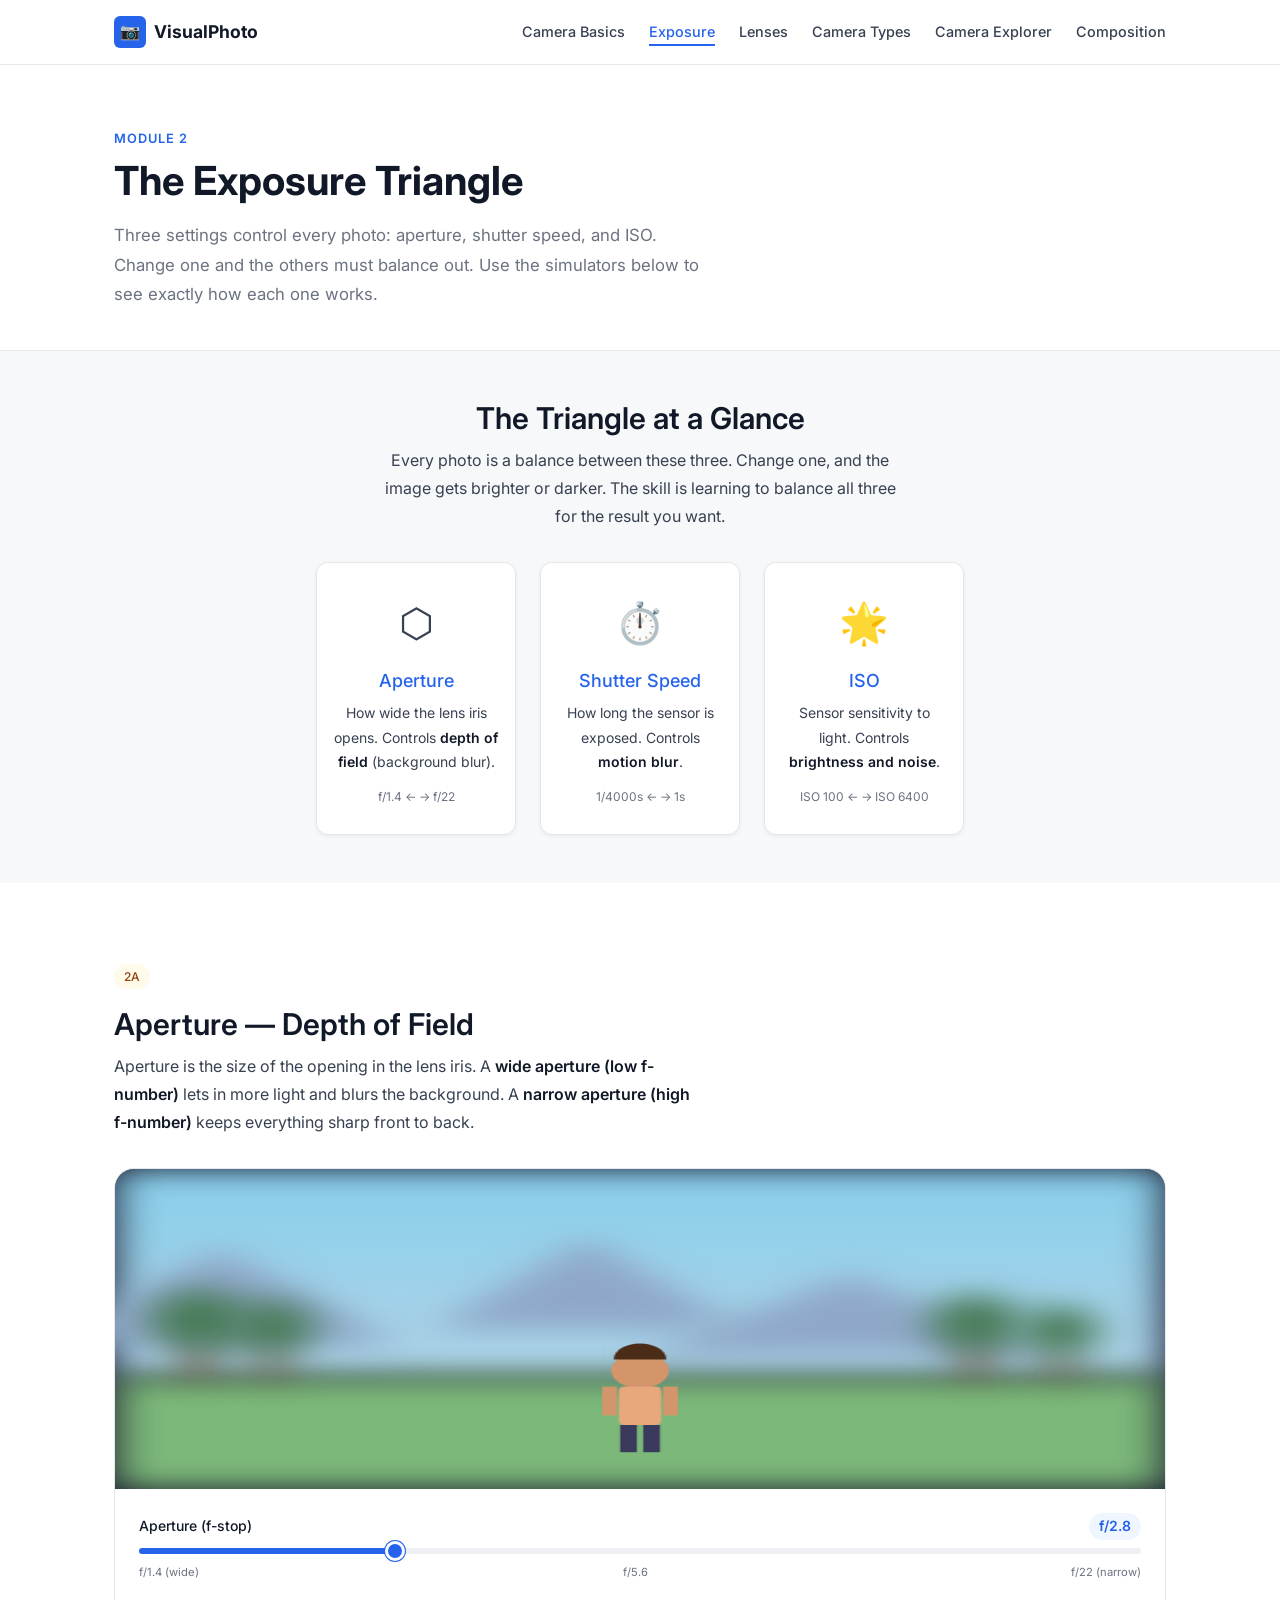
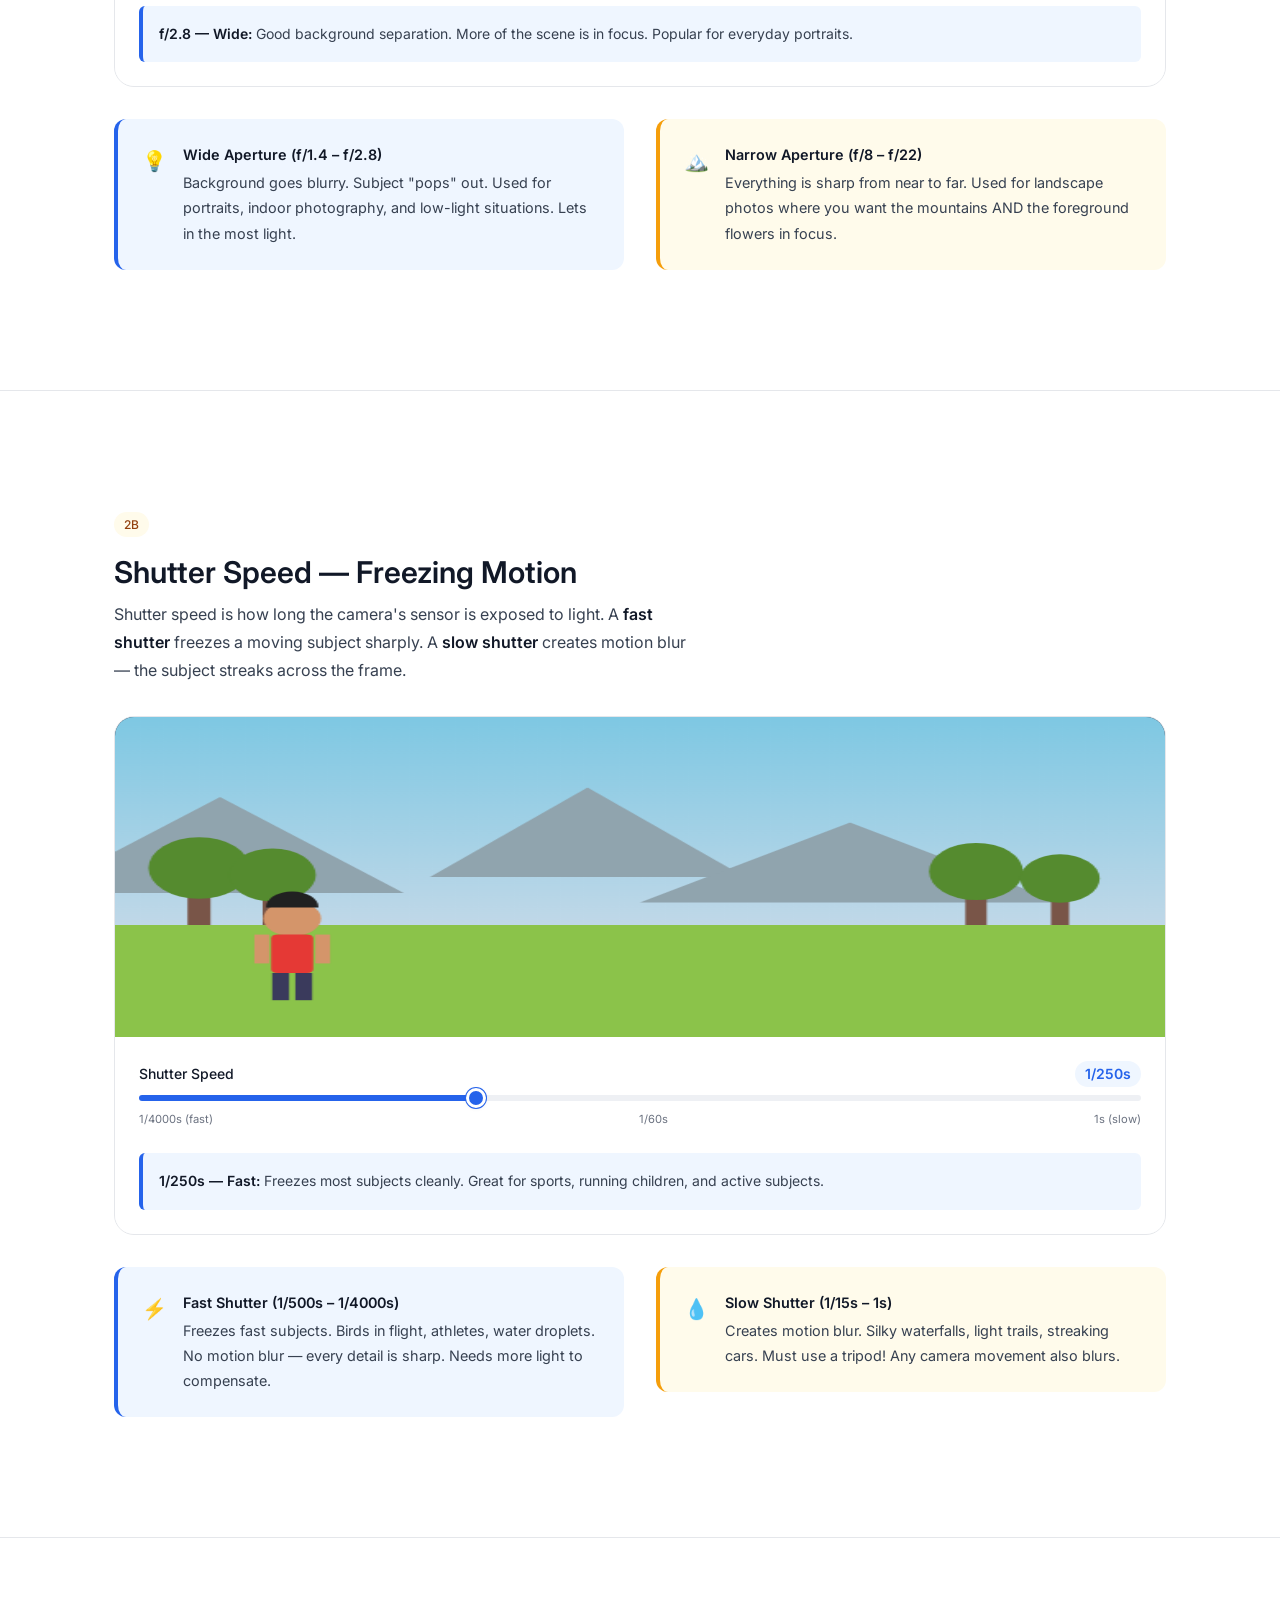
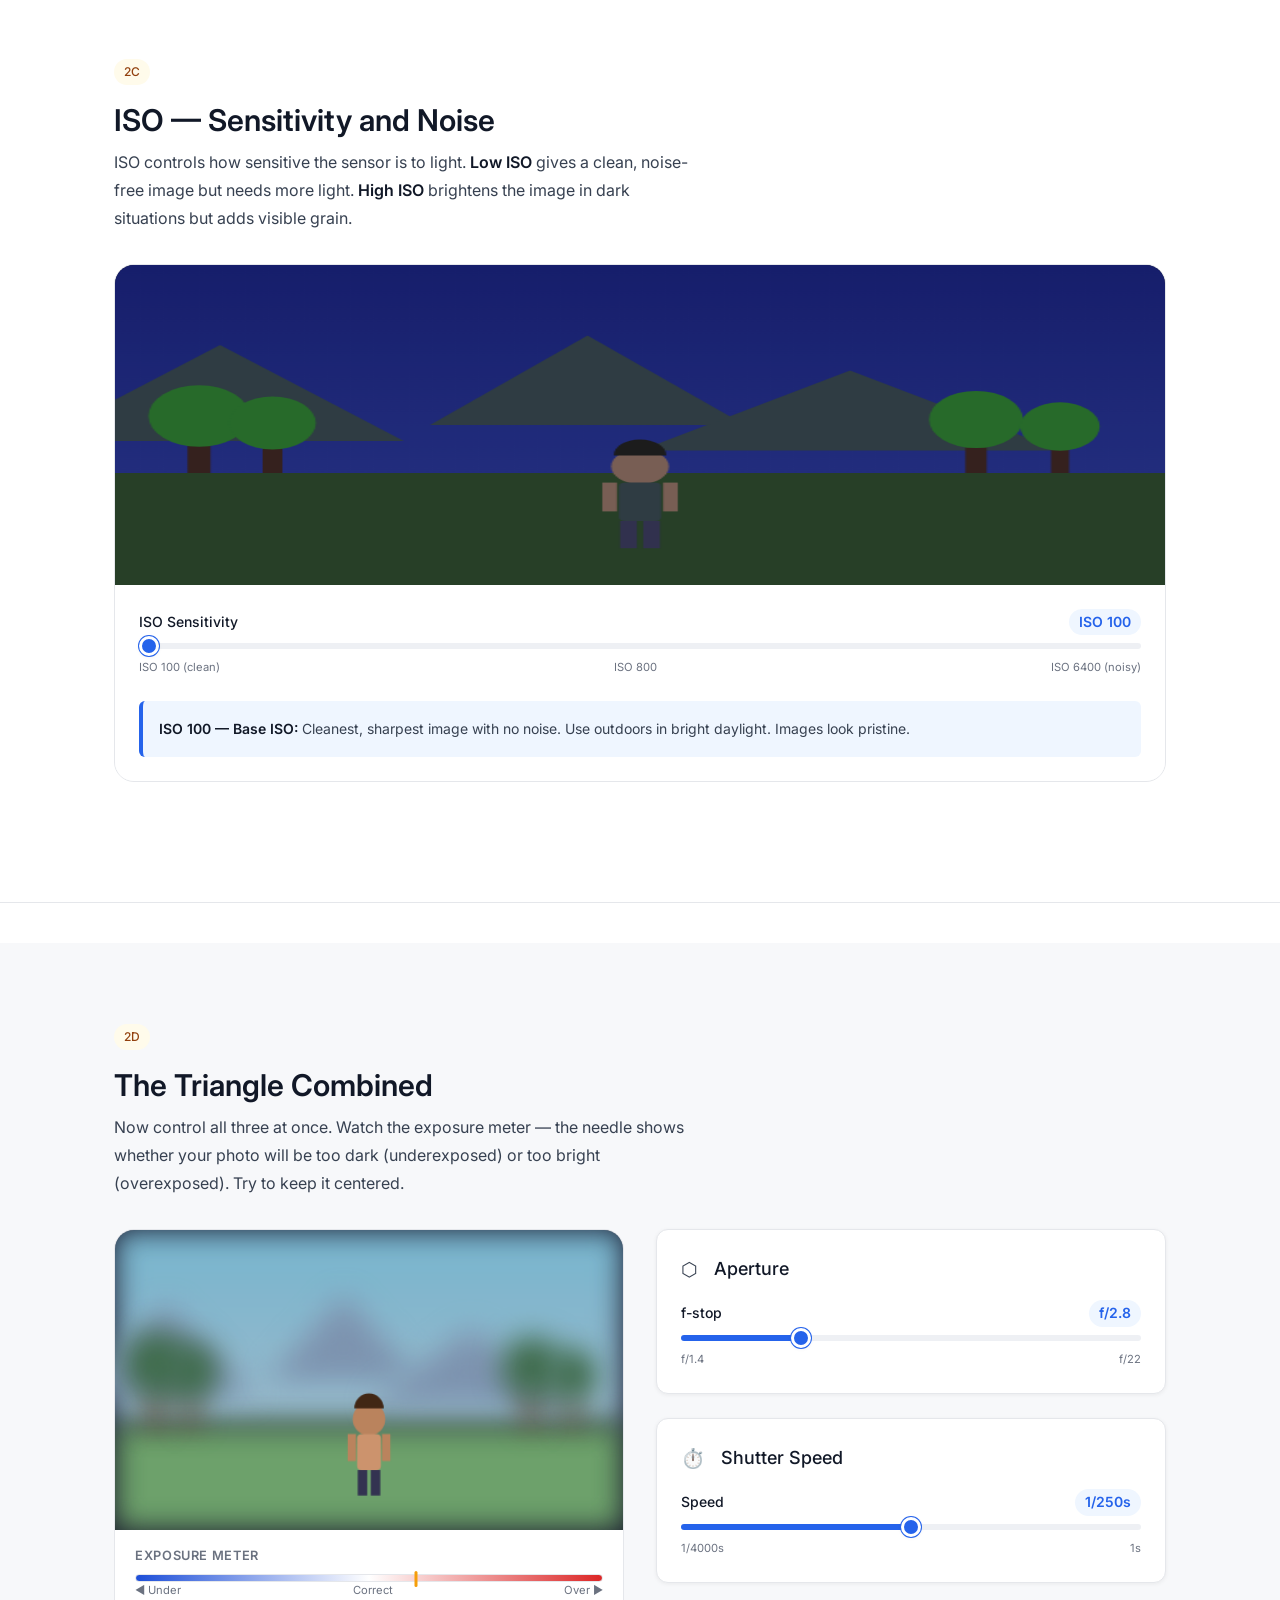
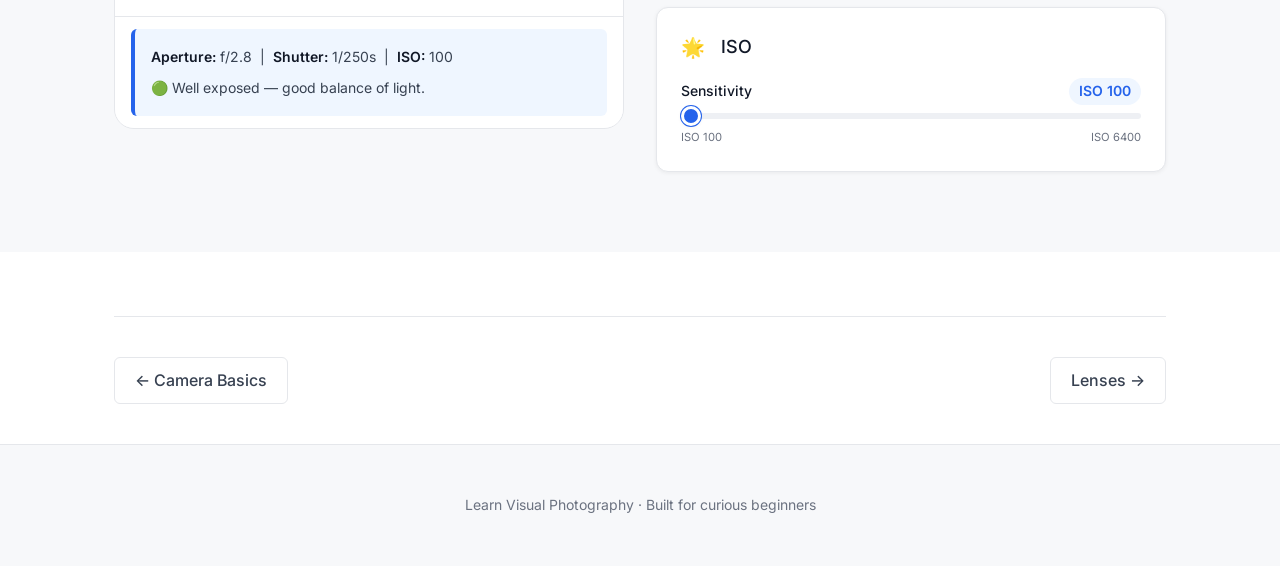
==== pages/module2.html @ 5c5cec61 "feat: add interactive photography learning website - Landing page with animated aperture iris hero a" ====
<!DOCTYPE html>
<html lang="en">
<head>
  <meta charset="UTF-8" />
  <meta name="viewport" content="width=device-width, initial-scale=1.0" />
  <title>Exposure Triangle — Aperture, Shutter Speed, ISO | Learn Visual Photography</title>
  <meta name="description" content="Learn aperture, shutter speed, and ISO through live interactive simulators. See how each setting changes your photo in real time." />

  <link rel="stylesheet" href="../css/main.css" />
  <link rel="stylesheet" href="../css/components.css" />
  <link rel="stylesheet" href="../css/animations.css" />
</head>
<body>

  <!-- ===== NAVIGATION ===== -->
  <nav class="navbar">
    <div class="container navbar-inner">
      <a href="../index.html" class="nav-logo">
        <div class="nav-logo-icon">📷</div>
        VisualPhoto
      </a>
      <ul class="nav-links" id="nav-links">
        <li><a href="module1.html">Camera Basics</a></li>
        <li><a href="module2.html">Exposure</a></li>
        <li><a href="module3.html">Lenses</a></li>
        <li><a href="module4.html">Camera Types</a></li>
        <li><a href="module5.html">Camera Explorer</a></li>
        <li><a href="module6.html">Composition</a></li>
      </ul>
      <button class="nav-hamburger" id="nav-hamburger"><span></span><span></span><span></span></button>
    </div>
  </nav>


  <!-- ===== MODULE HEADER ===== -->
  <div class="module-header">
    <div class="container">
      <div class="module-label">Module 2</div>
      <h1>The Exposure Triangle</h1>
      <p>Three settings control every photo: aperture, shutter speed, and ISO. Change one and the others must balance out. Use the simulators below to see exactly how each one works.</p>
    </div>
  </div>


  <!-- ===== TRIANGLE DIAGRAM ===== -->
  <section class="section-sm section-bg">
    <div class="container text-center">
      <h2 style="margin-bottom:8px;">The Triangle at a Glance</h2>
      <p style="margin-bottom:32px;max-width:520px;margin-left:auto;margin-right:auto;">
        Every photo is a balance between these three. Change one, and the image gets brighter or darker.
        The skill is learning to balance all three for the result you want.
      </p>

      <!-- Triangle visual -->
      <div style="display:flex;justify-content:center;gap:24px;flex-wrap:wrap;">

        <div class="card" style="width:200px;text-align:center;padding:28px 16px;">
          <div style="font-size:2.5rem;margin-bottom:12px;">⬡</div>
          <h4 style="margin-bottom:6px;color:var(--blue);">Aperture</h4>
          <p class="text-sm">How wide the lens iris opens. Controls <strong>depth of field</strong> (background blur).</p>
          <div style="margin-top:12px;font-size:0.75rem;color:var(--text-muted);">f/1.4 ← → f/22</div>
        </div>

        <div class="card" style="width:200px;text-align:center;padding:28px 16px;">
          <div style="font-size:2.5rem;margin-bottom:12px;">⏱️</div>
          <h4 style="margin-bottom:6px;color:var(--blue);">Shutter Speed</h4>
          <p class="text-sm">How long the sensor is exposed. Controls <strong>motion blur</strong>.</p>
          <div style="margin-top:12px;font-size:0.75rem;color:var(--text-muted);">1/4000s ← → 1s</div>
        </div>

        <div class="card" style="width:200px;text-align:center;padding:28px 16px;">
          <div style="font-size:2.5rem;margin-bottom:12px;">🌟</div>
          <h4 style="margin-bottom:6px;color:var(--blue);">ISO</h4>
          <p class="text-sm">Sensor sensitivity to light. Controls <strong>brightness and noise</strong>.</p>
          <div style="margin-top:12px;font-size:0.75rem;color:var(--text-muted);">ISO 100 ← → ISO 6400</div>
        </div>
      </div>
    </div>
  </section>


  <!-- ===== 2A: APERTURE SIMULATOR ===== -->
  <section class="section" id="aperture-section">
    <div class="container">

      <!-- Section heading -->
      <div style="margin-bottom:32px;" class="reveal">
        <span class="badge badge-amber mb-2">2A</span>
        <h2>Aperture — Depth of Field</h2>
        <p style="max-width:580px;margin-top:8px;">
          Aperture is the size of the opening in the lens iris. A <strong>wide aperture (low f-number)</strong>
          lets in more light and blurs the background. A <strong>narrow aperture (high f-number)</strong>
          keeps everything sharp front to back.
        </p>
      </div>

      <!-- Aperture simulator -->
      <div class="simulator reveal">

        <!-- Canvas area -->
        <div class="simulator-canvas-area" style="height:320px;">
          <canvas id="aperture-canvas" width="640" height="320" style="width:100%;height:100%;"></canvas>
        </div>

        <!-- Controls -->
        <div class="simulator-controls">

          <!-- f-stop slider -->
          <div class="slider-group">
            <div class="slider-label-row">
              <span class="slider-label">Aperture (f-stop)</span>
              <span class="slider-value" id="aperture-value">f/2.8</span>
            </div>
            <input
              type="range"
              class="slider"
              id="aperture-slider"
              min="0" max="8" step="1" value="2"
              oninput="onApertureChange(this.value)"
              aria-label="Aperture slider"
            />
            <div class="slider-scale">
              <span>f/1.4 (wide)</span>
              <span>f/5.6</span>
              <span>f/22 (narrow)</span>
            </div>
          </div>

          <!-- Info box -->
          <div class="simulator-info">
            <p id="aperture-info">Move the slider to see how aperture changes the photo.</p>
          </div>
        </div>
      </div>

      <!-- Explainer cards below -->
      <div class="grid-2 mt-4 reveal">
        <div class="callout callout-blue">
          <div class="callout-icon">💡</div>
          <div class="callout-body">
            <strong>Wide Aperture (f/1.4 – f/2.8)</strong>
            <p>Background goes blurry. Subject "pops" out. Used for portraits, indoor photography, and low-light situations. Lets in the most light.</p>
          </div>
        </div>
        <div class="callout callout-amber">
          <div class="callout-icon">🏔️</div>
          <div class="callout-body">
            <strong>Narrow Aperture (f/8 – f/22)</strong>
            <p>Everything is sharp from near to far. Used for landscape photos where you want the mountains AND the foreground flowers in focus.</p>
          </div>
        </div>
      </div>

    </div>
  </section>

  <hr class="divider" />


  <!-- ===== 2B: SHUTTER SPEED SIMULATOR ===== -->
  <section class="section" id="shutter-section">
    <div class="container">

      <div style="margin-bottom:32px;" class="reveal">
        <span class="badge badge-amber mb-2">2B</span>
        <h2>Shutter Speed — Freezing Motion</h2>
        <p style="max-width:580px;margin-top:8px;">
          Shutter speed is how long the camera's sensor is exposed to light.
          A <strong>fast shutter</strong> freezes a moving subject sharply.
          A <strong>slow shutter</strong> creates motion blur — the subject streaks across the frame.
        </p>
      </div>

      <div class="simulator reveal">
        <div class="simulator-canvas-area" style="height:320px;">
          <canvas id="shutter-canvas" width="640" height="320" style="width:100%;height:100%;"></canvas>
        </div>

        <div class="simulator-controls">
          <div class="slider-group">
            <div class="slider-label-row">
              <span class="slider-label">Shutter Speed</span>
              <span class="slider-value" id="shutter-value">1/250s</span>
            </div>
            <input
              type="range"
              class="slider"
              id="shutter-slider"
              min="0" max="12" step="1" value="4"
              oninput="onShutterChange(this.value)"
              aria-label="Shutter speed slider"
            />
            <div class="slider-scale">
              <span>1/4000s (fast)</span>
              <span>1/60s</span>
              <span>1s (slow)</span>
            </div>
          </div>

          <div class="simulator-info">
            <p id="shutter-info">Move the slider to see how shutter speed affects a moving subject.</p>
          </div>
        </div>
      </div>

      <div class="grid-2 mt-4 reveal">
        <div class="callout callout-blue">
          <div class="callout-icon">⚡</div>
          <div class="callout-body">
            <strong>Fast Shutter (1/500s – 1/4000s)</strong>
            <p>Freezes fast subjects. Birds in flight, athletes, water droplets. No motion blur — every detail is sharp. Needs more light to compensate.</p>
          </div>
        </div>
        <div class="callout callout-amber">
          <div class="callout-icon">💧</div>
          <div class="callout-body">
            <strong>Slow Shutter (1/15s – 1s)</strong>
            <p>Creates motion blur. Silky waterfalls, light trails, streaking cars. Must use a tripod! Any camera movement also blurs.</p>
          </div>
        </div>
      </div>

    </div>
  </section>

  <hr class="divider" />


  <!-- ===== 2C: ISO SIMULATOR ===== -->
  <section class="section" id="iso-section">
    <div class="container">

      <div style="margin-bottom:32px;" class="reveal">
        <span class="badge badge-amber mb-2">2C</span>
        <h2>ISO — Sensitivity and Noise</h2>
        <p style="max-width:580px;margin-top:8px;">
          ISO controls how sensitive the sensor is to light.
          <strong>Low ISO</strong> gives a clean, noise-free image but needs more light.
          <strong>High ISO</strong> brightens the image in dark situations but adds visible grain.
        </p>
      </div>

      <div class="simulator reveal">
        <div class="simulator-canvas-area" style="height:320px;">
          <canvas id="iso-canvas" width="640" height="320" style="width:100%;height:100%;"></canvas>
        </div>

        <div class="simulator-controls">
          <div class="slider-group">
            <div class="slider-label-row">
              <span class="slider-label">ISO Sensitivity</span>
              <span class="slider-value" id="iso-value">ISO 100</span>
            </div>
            <input
              type="range"
              class="slider"
              id="iso-slider"
              min="0" max="6" step="1" value="0"
              oninput="onISOChange(this.value)"
              aria-label="ISO slider"
            />
            <div class="slider-scale">
              <span>ISO 100 (clean)</span>
              <span>ISO 800</span>
              <span>ISO 6400 (noisy)</span>
            </div>
          </div>

          <div class="simulator-info">
            <p id="iso-info">Move the slider to see how ISO affects brightness and grain.</p>
          </div>
        </div>
      </div>

    </div>
  </section>

  <hr class="divider" />


  <!-- ===== 2D: COMBINED EXPOSURE TRIANGLE ===== -->
  <section class="section section-bg" id="exposure-section">
    <div class="container">

      <div style="margin-bottom:32px;" class="reveal">
        <span class="badge badge-amber mb-2">2D</span>
        <h2>The Triangle Combined</h2>
        <p style="max-width:580px;margin-top:8px;">
          Now control all three at once. Watch the exposure meter — the needle shows whether your photo will be
          too dark (underexposed) or too bright (overexposed). Try to keep it centered.
        </p>
      </div>

      <div class="grid-2 reveal" style="gap:32px;">

        <!-- Left: Combined simulator canvas -->
        <div class="simulator">
          <div class="simulator-canvas-area" style="height:280px;">
            <canvas id="exposure-canvas" width="480" height="280" style="width:100%;height:100%;"></canvas>
          </div>

          <!-- Exposure meter -->
          <div style="padding:16px 20px;background:var(--bg-page);border-bottom:1px solid var(--border);">
            <div style="font-size:0.8rem;font-weight:600;color:var(--text-muted);margin-bottom:8px;text-transform:uppercase;letter-spacing:0.05em;">Exposure Meter</div>
            <div class="meter-track">
              <div class="meter-needle" id="exposure-meter-needle"></div>
            </div>
            <div class="meter-labels">
              <span>◀ Under</span>
              <span>Correct</span>
              <span>Over ▶</span>
            </div>
          </div>

          <div class="simulator-controls" style="padding:12px 16px;">
            <div class="simulator-info" style="margin:0;">
              <p id="exposure-info">Adjust all three sliders to find the correct exposure.</p>
            </div>
          </div>
        </div>

        <!-- Right: Three sliders -->
        <div class="stack">

          <!-- Aperture slider -->
          <div class="card">
            <div class="row mb-2">
              <span style="font-size:1.2rem;">⬡</span>
              <h4>Aperture</h4>
            </div>
            <div class="slider-group">
              <div class="slider-label-row">
                <span class="slider-label text-sm">f-stop</span>
                <span class="slider-value" id="exp-aperture-value">f/2.8</span>
              </div>
              <input type="range" class="slider" id="exp-aperture-slider"
                min="0" max="8" step="1" value="2"
                oninput="onExpApertureChange(this.value)"
                aria-label="Combined aperture slider" />
              <div class="slider-scale">
                <span>f/1.4</span><span>f/22</span>
              </div>
            </div>
          </div>

          <!-- Shutter speed slider -->
          <div class="card">
            <div class="row mb-2">
              <span style="font-size:1.2rem;">⏱️</span>
              <h4>Shutter Speed</h4>
            </div>
            <div class="slider-group">
              <div class="slider-label-row">
                <span class="slider-label text-sm">Speed</span>
                <span class="slider-value" id="exp-shutter-value">1/250s</span>
              </div>
              <input type="range" class="slider" id="exp-shutter-slider"
                min="0" max="8" step="1" value="4"
                oninput="onExpShutterChange(this.value)"
                aria-label="Combined shutter slider" />
              <div class="slider-scale">
                <span>1/4000s</span><span>1s</span>
              </div>
            </div>
          </div>

          <!-- ISO slider -->
          <div class="card">
            <div class="row mb-2">
              <span style="font-size:1.2rem;">🌟</span>
              <h4>ISO</h4>
            </div>
            <div class="slider-group">
              <div class="slider-label-row">
                <span class="slider-label text-sm">Sensitivity</span>
                <span class="slider-value" id="exp-iso-value">ISO 100</span>
              </div>
              <input type="range" class="slider" id="exp-iso-slider"
                min="0" max="6" step="1" value="0"
                oninput="onExpISOChange(this.value)"
                aria-label="Combined ISO slider" />
              <div class="slider-scale">
                <span>ISO 100</span><span>ISO 6400</span>
              </div>
            </div>
          </div>

        </div>
      </div>
    </div>
  </section>


  <!-- ===== MODULE NAVIGATION ===== -->
  <div class="container">
    <div class="module-nav">
      <a href="module1.html">← Camera Basics</a>
      <a href="module3.html">Lenses →</a>
    </div>
  </div>

  <!-- ===== FOOTER ===== -->
  <footer class="footer">
    <div class="container">
      <p>Learn Visual Photography · Built for curious beginners</p>
    </div>
  </footer>


  <!-- ===== SCRIPTS ===== -->
  <script src="../js/main.js"></script>
  <script src="../js/simulators/scene-renderer.js"></script>
  <script src="../js/simulators/exposure-simulator.js"></script>
  <script>
    // ---- Initialize all three simulators on page load ----
    let apertureSimulator, shutterSimulator, isoSimulator, exposureSimulator;

    document.addEventListener('DOMContentLoaded', () => {
      apertureSimulator = new ApertureSimulator('aperture-canvas', 'aperture-info', 'aperture-value', 'portrait');
      shutterSimulator  = new ShutterSimulator('shutter-canvas', 'shutter-info', 'shutter-value', 'sports');
      isoSimulator      = new ISOSimulator('iso-canvas', 'iso-info', 'iso-value', 'lowlight');
      exposureSimulator = new ExposureTriangleSimulator('exposure-canvas', 'exposure-info', 'exposure-meter-needle', 'portrait');
    });

    // ---- Slider event handlers ----
    function onApertureChange(val) {
      apertureSimulator.render(parseInt(val));
    }

    function onShutterChange(val) {
      shutterSimulator.render(parseInt(val));
    }

    function onISOChange(val) {
      isoSimulator.render(parseInt(val));
    }

    // Combined triangle sliders
    const apertureLabels = ['f/1.4','f/2','f/2.8','f/4','f/5.6','f/8','f/11','f/16','f/22'];
    const shutterLabels  = ['1/4000s','1/2000s','1/1000s','1/500s','1/250s','1/125s','1/60s','1/30s','1s'];
    const isoLabels      = ['ISO 100','ISO 200','ISO 400','ISO 800','ISO 1600','ISO 3200','ISO 6400'];

    function onExpApertureChange(val) {
      document.getElementById('exp-aperture-value').textContent = apertureLabels[val];
      exposureSimulator.setAperture(parseInt(val));
    }

    function onExpShutterChange(val) {
      document.getElementById('exp-shutter-value').textContent = shutterLabels[val];
      exposureSimulator.setShutter(parseInt(val));
    }

    function onExpISOChange(val) {
      document.getElementById('exp-iso-value').textContent = isoLabels[val];
      exposureSimulator.setISO(parseInt(val));
    }
  </script>

</body>
</html>
---- css/main.css ----
/* ================================================
   LEARN VISUAL PHOTOGRAPHY
   main.css � Design Tokens, Reset, Typography, Layout
   ================================================ */

/* Load Inter font from Google Fonts */
@import url('https://fonts.googleapis.com/css2?family=Inter:ital,wght@0,300;0,400;0,500;0,600;0,700;1,400&display=swap');

/* ================================================
   DESIGN TOKENS
   Edit these values to restyle the whole site.
   ================================================ */
:root {
  /* Backgrounds */
  --bg-page:  #ffffff;
  --bg-soft:  #f7f8fa;
  --bg-muted: #eef0f4;

  /* Brand Colors */
  --blue:        #2563eb;
  --blue-dark:   #1d4ed8;
  --blue-light:  #eff6ff;
  --amber:       #f59e0b;
  --amber-light: #fffbeb;
  --green:       #16a34a;
  --red:         #dc2626;

  /* Text */
  --text-heading: #111827;
  --text-body:    #374151;
  --text-muted:   #6b7280;

  /* Border */
  --border:       #e5e7eb;
  --border-focus: #2563eb;

  /* Spacing Scale � base unit is 8px */
  --sp-1:  8px;
  --sp-2:  16px;
  --sp-3:  24px;
  --sp-4:  32px;
  --sp-5:  40px;
  --sp-6:  48px;
  --sp-8:  64px;
  --sp-10: 80px;
  --sp-12: 96px;

  /* Border Radius */
  --radius-sm:   6px;
  --radius-md:   12px;
  --radius-lg:   20px;
  --radius-full: 9999px;

  /* Shadows */
  --shadow-sm:    0 1px 4px rgba(0,0,0,0.06);
  --shadow-md:    0 4px 16px rgba(0,0,0,0.08);
  --shadow-lg:    0 8px 32px rgba(0,0,0,0.10);
  --shadow-blue:  0 6px 24px rgba(37,99,235,0.18);

  /* Transitions */
  --ease:      0.2s ease;
  --ease-slow: 0.35s ease;
}


/* ================================================
   RESET
   ================================================ */
*, *::before, *::after {
  box-sizing: border-box;
  margin: 0;
  padding: 0;
}

html {
  scroll-behavior: smooth;
}

body {
  font-family: 'Inter', sans-serif;
  background-color: var(--bg-page);
  color: var(--text-body);
  line-height: 1.6;
  -webkit-font-smoothing: antialiased;
}

img, canvas, svg { display: block; max-width: 100%; }
button { font-family: inherit; cursor: pointer; border: none; background: none; }
ul, ol { list-style: none; }
input, select, textarea { font-family: inherit; }


/* ================================================
   TYPOGRAPHY
   ================================================ */
h1 { font-size: 2.5rem;   font-weight: 700; line-height: 1.2; color: var(--text-heading); }
h2 { font-size: 1.875rem; font-weight: 600; line-height: 1.3; color: var(--text-heading); }
h3 { font-size: 1.375rem; font-weight: 600; line-height: 1.4; color: var(--text-heading); }
h4 { font-size: 1.125rem; font-weight: 500; color: var(--text-heading); }

p  { color: var(--text-body); line-height: 1.75; }

a { color: var(--blue); text-decoration: none; transition: color var(--ease); }
a:hover { color: var(--blue-dark); }
strong { font-weight: 600; color: var(--text-heading); }

/* Utility classes */
.text-sm     { font-size: 0.875rem; }
.text-xs     { font-size: 0.75rem; }
.text-muted  { color: var(--text-muted); }
.text-blue   { color: var(--blue); }
.text-amber  { color: var(--amber); }
.text-center { text-align: center; }
.text-bold   { font-weight: 600; }


/* ================================================
   LAYOUT
   ================================================ */

/* Main page wrapper � centered with padding */
.container {
  max-width: 1100px;
  margin: 0 auto;
  padding: 0 var(--sp-3);
}

/* Narrower container for reading text */
.container-sm {
  max-width: 740px;
  margin: 0 auto;
  padding: 0 var(--sp-3);
}

/* Page sections */
.section      { padding: var(--sp-10) 0; }
.section-sm   { padding: var(--sp-6)  0; }
.section-bg   { background-color: var(--bg-soft); }

/* Responsive grids */
.grid-2 { display: grid; grid-template-columns: 1fr 1fr;           gap: var(--sp-4); align-items: start; }
.grid-3 { display: grid; grid-template-columns: repeat(3, 1fr);    gap: var(--sp-3); }
.grid-4 { display: grid; grid-template-columns: repeat(4, 1fr);    gap: var(--sp-3); }

/* Flex helpers */
.row         { display: flex; align-items: center; gap: var(--sp-2); }
.row-between { display: flex; align-items: center; justify-content: space-between; gap: var(--sp-2); }
.stack       { display: flex; flex-direction: column; gap: var(--sp-3); }

/* Spacing utilities */
.mt-1 { margin-top: var(--sp-1); }
.mt-2 { margin-top: var(--sp-2); }
.mt-3 { margin-top: var(--sp-3); }
.mt-4 { margin-top: var(--sp-4); }
.mt-6 { margin-top: var(--sp-6); }
.mb-1 { margin-bottom: var(--sp-1); }
.mb-2 { margin-bottom: var(--sp-2); }
.mb-3 { margin-bottom: var(--sp-3); }
.mb-4 { margin-bottom: var(--sp-4); }


/* ================================================
   RESPONSIVE BREAKPOINTS
   ================================================ */
@media (max-width: 900px) {
  h1 { font-size: 2rem; }
  h2 { font-size: 1.5rem; }
  .grid-3 { grid-template-columns: 1fr 1fr; }
  .grid-4 { grid-template-columns: 1fr 1fr; }
}

@media (max-width: 640px) {
  h1 { font-size: 1.75rem; }
  .grid-2, .grid-3, .grid-4 { grid-template-columns: 1fr; }
  .container, .container-sm { padding: 0 var(--sp-2); }
  .section { padding: var(--sp-6) 0; }
}
---- css/components.css ----
/* ================================================
   LEARN VISUAL PHOTOGRAPHY
   components.css — Reusable UI Components
   ================================================ */


/* ================================================
   NAV BAR
   ================================================ */
.navbar {
  position: sticky;
  top: 0;
  z-index: 100;
  background-color: rgba(255, 255, 255, 0.95);
  backdrop-filter: blur(8px);
  border-bottom: 1px solid var(--border);
  padding: var(--sp-2) 0;
}

.navbar-inner {
  display: flex;
  align-items: center;
  justify-content: space-between;
  gap: var(--sp-3);
}

/* Site logo in the nav */
.nav-logo {
  display: flex;
  align-items: center;
  gap: var(--sp-1);
  font-weight: 700;
  font-size: 1.1rem;
  color: var(--text-heading);
  text-decoration: none;
}

.nav-logo-icon {
  width: 32px;
  height: 32px;
  background-color: var(--blue);
  border-radius: var(--radius-sm);
  display: flex;
  align-items: center;
  justify-content: center;
  color: #fff;
  font-size: 1rem;
}

/* Nav links */
.nav-links {
  display: flex;
  align-items: center;
  gap: var(--sp-3);
  list-style: none;
}

.nav-links a {
  font-size: 0.9rem;
  font-weight: 500;
  color: var(--text-body);
  transition: color var(--ease);
  padding: 4px 0;
  border-bottom: 2px solid transparent;
}

.nav-links a:hover,
.nav-links a.active {
  color: var(--blue);
  border-bottom-color: var(--blue);
}

/* Mobile hamburger (shown below 640px) */
.nav-hamburger {
  display: none;
  flex-direction: column;
  gap: 5px;
  padding: 4px;
}

.nav-hamburger span {
  display: block;
  width: 22px;
  height: 2px;
  background-color: var(--text-heading);
  border-radius: 2px;
  transition: var(--ease);
}

@media (max-width: 640px) {
  .nav-links    { display: none; }
  .nav-hamburger { display: flex; }
  .nav-links.open { display: flex; flex-direction: column; }
}


/* ================================================
   BUTTONS
   ================================================ */

/* Primary filled button */
.btn {
  display: inline-flex;
  align-items: center;
  gap: 8px;
  padding: 10px 22px;
  border-radius: var(--radius-sm);
  font-size: 0.95rem;
  font-weight: 500;
  transition: background-color var(--ease), box-shadow var(--ease), transform var(--ease);
  cursor: pointer;
  border: none;
  text-decoration: none;
  white-space: nowrap;
}

.btn-primary {
  background-color: var(--blue);
  color: #fff;
}

.btn-primary:hover {
  background-color: var(--blue-dark);
  box-shadow: var(--shadow-blue);
  transform: translateY(-1px);
  color: #fff;
}

/* Outlined / ghost button */
.btn-outline {
  background-color: transparent;
  color: var(--blue);
  border: 1.5px solid var(--blue);
}

.btn-outline:hover {
  background-color: var(--blue-light);
  color: var(--blue-dark);
}

/* Small button variant */
.btn-sm {
  padding: 6px 14px;
  font-size: 0.85rem;
}

/* Large button */
.btn-lg {
  padding: 14px 32px;
  font-size: 1rem;
  border-radius: var(--radius-md);
}


/* ================================================
   CARDS
   ================================================ */

/* Base card style */
.card {
  background-color: var(--bg-page);
  border: 1px solid var(--border);
  border-radius: var(--radius-md);
  padding: var(--sp-3);
  box-shadow: var(--shadow-sm);
  transition: box-shadow var(--ease), transform var(--ease);
}

.card:hover {
  box-shadow: var(--shadow-md);
  transform: translateY(-2px);
}

/* Clickable card */
.card-link {
  cursor: pointer;
  display: block;
  text-decoration: none;
  color: inherit;
}

/* Card with blue accent on left edge */
.card-accent {
  border-left: 4px solid var(--blue);
}

/* Card with soft blue background */
.card-blue {
  background-color: var(--blue-light);
  border-color: transparent;
}


/* ================================================
   BADGES / TAGS
   ================================================ */
.badge {
  display: inline-block;
  padding: 3px 10px;
  border-radius: var(--radius-full);
  font-size: 0.75rem;
  font-weight: 500;
  white-space: nowrap;
}

.badge-blue   { background-color: var(--blue-light);  color: var(--blue); }
.badge-amber  { background-color: var(--amber-light); color: #92400e; }
.badge-green  { background-color: #f0fdf4; color: var(--green); }
.badge-gray   { background-color: var(--bg-muted);   color: var(--text-muted); }


/* ================================================
   RANGE SLIDERS
   All simulators use these styled sliders.
   ================================================ */
.slider-group {
  display: flex;
  flex-direction: column;
  gap: 8px;
}

/* Label row: name on left, current value on right */
.slider-label-row {
  display: flex;
  justify-content: space-between;
  align-items: center;
}

.slider-label {
  font-size: 0.875rem;
  font-weight: 500;
  color: var(--text-heading);
}

/* The live value readout */
.slider-value {
  font-size: 0.875rem;
  font-weight: 600;
  color: var(--blue);
  background-color: var(--blue-light);
  padding: 2px 10px;
  border-radius: var(--radius-full);
}

/* The actual <input type="range"> */
.slider {
  -webkit-appearance: none;
  appearance: none;
  width: 100%;
  height: 6px;
  background: var(--bg-muted);
  border-radius: var(--radius-full);
  outline: none;
  cursor: pointer;
  transition: background var(--ease);
}

/* Track fill — filled part of slider */
.slider::-webkit-slider-thumb {
  -webkit-appearance: none;
  appearance: none;
  width: 20px;
  height: 20px;
  border-radius: 50%;
  background-color: var(--blue);
  border: 3px solid #fff;
  box-shadow: 0 0 0 1px var(--blue), var(--shadow-sm);
  cursor: grab;
  transition: transform var(--ease), box-shadow var(--ease);
}

.slider::-webkit-slider-thumb:active {
  cursor: grabbing;
  transform: scale(1.15);
  box-shadow: 0 0 0 3px rgba(37,99,235,0.2), var(--shadow-sm);
}

/* Scale labels below the slider (e.g. f/1.4 ... f/22) */
.slider-scale {
  display: flex;
  justify-content: space-between;
  margin-top: 2px;
}

.slider-scale span {
  font-size: 0.7rem;
  color: var(--text-muted);
}


/* ================================================
   SIMULATOR PANEL
   The core learning unit — canvas + controls.
   ================================================ */
.simulator {
  background-color: var(--bg-soft);
  border: 1px solid var(--border);
  border-radius: var(--radius-lg);
  overflow: hidden;
}

/* Top section: the visual canvas */
.simulator-canvas-area {
  position: relative;
  background-color: #1a1a2e;
  display: flex;
  align-items: center;
  justify-content: center;
  min-height: 300px;
}

.simulator-canvas-area canvas {
  border-radius: 0;
  max-width: 100%;
}

/* Scene selector pills (Portrait / Landscape / Sports) */
.scene-tabs {
  display: flex;
  gap: var(--sp-1);
  padding: var(--sp-2) var(--sp-3);
  background-color: var(--bg-page);
  border-bottom: 1px solid var(--border);
  overflow-x: auto;
}

.scene-tab {
  padding: 6px 16px;
  border-radius: var(--radius-full);
  font-size: 0.85rem;
  font-weight: 500;
  color: var(--text-muted);
  border: 1.5px solid var(--border);
  background: var(--bg-page);
  cursor: pointer;
  transition: all var(--ease);
  white-space: nowrap;
}

.scene-tab.active,
.scene-tab:hover {
  background-color: var(--blue);
  color: #fff;
  border-color: var(--blue);
}

/* Bottom section: sliders and info */
.simulator-controls {
  padding: var(--sp-3);
  background-color: var(--bg-page);
  display: flex;
  flex-direction: column;
  gap: var(--sp-3);
}

/* Blue info box that updates with slider */
.simulator-info {
  background-color: var(--blue-light);
  border-left: 4px solid var(--blue);
  border-radius: var(--radius-sm);
  padding: var(--sp-2) var(--sp-2);
}

.simulator-info p {
  font-size: 0.875rem;
  color: var(--text-body);
  margin: 0;
}

/* Exposure meter (the needle gauge) */
.exposure-meter {
  display: flex;
  flex-direction: column;
  align-items: center;
  gap: 8px;
}

.meter-track {
  width: 100%;
  height: 8px;
  background: linear-gradient(to right, #1d4ed8, #fff, #dc2626);
  border-radius: var(--radius-full);
  position: relative;
  border: 1px solid var(--border);
}

.meter-needle {
  width: 3px;
  height: 16px;
  background-color: var(--text-heading);
  border-radius: var(--radius-full);
  position: absolute;
  top: -4px;
  left: 50%;
  transform: translateX(-50%);
  transition: left 0.3s ease;
}

.meter-labels {
  display: flex;
  justify-content: space-between;
  width: 100%;
}

.meter-labels span {
  font-size: 0.7rem;
  color: var(--text-muted);
}


/* ================================================
   CONCEPT CARD
   Used to explain a single concept visually.
   ================================================ */
.concept-card {
  display: grid;
  grid-template-columns: 1fr 1fr;
  gap: var(--sp-4);
  align-items: center;
  padding: var(--sp-5) 0;
}

.concept-card.reverse { direction: rtl; }
.concept-card.reverse > * { direction: ltr; }

.concept-visual {
  background-color: var(--bg-soft);
  border: 1px solid var(--border);
  border-radius: var(--radius-lg);
  display: flex;
  align-items: center;
  justify-content: center;
  min-height: 220px;
  overflow: hidden;
}

.concept-text .subtitle {
  font-size: 0.8rem;
  font-weight: 600;
  text-transform: uppercase;
  letter-spacing: 0.08em;
  color: var(--blue);
  margin-bottom: var(--sp-1);
}

.concept-text h3 {
  margin-bottom: var(--sp-2);
}

.concept-text p {
  margin-bottom: var(--sp-2);
}

@media (max-width: 768px) {
  .concept-card { grid-template-columns: 1fr; }
  .concept-card.reverse { direction: ltr; }
}


/* ================================================
   MODULE HEADER (top of each lesson page)
   ================================================ */
.module-header {
  padding: var(--sp-8) 0 var(--sp-5) 0;
  background-color: var(--bg-page);
  border-bottom: 1px solid var(--border);
}

.module-label {
  font-size: 0.8rem;
  font-weight: 600;
  text-transform: uppercase;
  letter-spacing: 0.08em;
  color: var(--blue);
  margin-bottom: var(--sp-1);
}

.module-header h1 {
  margin-bottom: var(--sp-2);
}

.module-header p {
  font-size: 1.05rem;
  max-width: 600px;
  color: var(--text-muted);
}


/* ================================================
   MODULE NAVIGATION (Previous / Next)
   Shown at the bottom of each module page.
   ================================================ */
.module-nav {
  display: flex;
  justify-content: space-between;
  align-items: center;
  padding: var(--sp-5) 0;
  border-top: 1px solid var(--border);
  margin-top: var(--sp-8);
}

.module-nav a {
  display: flex;
  align-items: center;
  gap: 8px;
  font-weight: 500;
  color: var(--text-body);
  padding: 10px 20px;
  border: 1px solid var(--border);
  border-radius: var(--radius-sm);
  transition: all var(--ease);
}

.module-nav a:hover {
  border-color: var(--blue);
  color: var(--blue);
  background-color: var(--blue-light);
}


/* ================================================
   STEP INDICATOR (1 → 2 → 3 → ...)
   Shows progress within a module.
   ================================================ */
.steps {
  display: flex;
  align-items: center;
  gap: 0;
  overflow-x: auto;
  padding-bottom: 4px;
}

.step {
  display: flex;
  align-items: center;
  gap: 8px;
  cursor: pointer;
}

.step-circle {
  width: 32px;
  height: 32px;
  border-radius: 50%;
  border: 2px solid var(--border);
  display: flex;
  align-items: center;
  justify-content: center;
  font-size: 0.8rem;
  font-weight: 600;
  color: var(--text-muted);
  background: var(--bg-page);
  flex-shrink: 0;
  transition: all var(--ease);
}

.step.active .step-circle {
  background-color: var(--blue);
  border-color: var(--blue);
  color: #fff;
}

.step.done .step-circle {
  background-color: var(--green);
  border-color: var(--green);
  color: #fff;
}

.step-label {
  font-size: 0.8rem;
  color: var(--text-muted);
  white-space: nowrap;
}

.step.active .step-label { color: var(--blue); font-weight: 500; }
.step.done .step-label   { color: var(--green); }

/* Line connector between steps */
.step-line {
  width: 32px;
  height: 2px;
  background-color: var(--border);
  flex-shrink: 0;
}

.step-line.done { background-color: var(--green); }


/* ================================================
   CAMERA BODY UI (Module 5)
   ================================================ */

/* The visual camera body shape */
.camera-body {
  position: relative;
  width: 380px;
  margin: 0 auto;
  user-select: none;
}

/* Generic DSLR body rectangle */
.camera-shell {
  background: linear-gradient(145deg, #2d2d2d, #1a1a1a);
  border-radius: 16px 16px 12px 12px;
  width: 100%;
  padding-bottom: 68%;
  position: relative;
  box-shadow: var(--shadow-lg), inset 0 1px 0 rgba(255,255,255,0.08);
}

/* DSLR prism hump on top */
.camera-shell.dslr::before {
  content: '';
  position: absolute;
  top: -28px;
  left: 50%;
  transform: translateX(-50%);
  width: 38%;
  height: 30px;
  background: linear-gradient(145deg, #2d2d2d, #1a1a1a);
  border-radius: 6px 6px 0 0;
}

/* Mirrorless — flatter top, no prism hump */
.camera-shell.mirrorless::before {
  content: '';
  position: absolute;
  top: -14px;
  left: 50%;
  transform: translateX(-50%);
  width: 30%;
  height: 16px;
  background: linear-gradient(145deg, #2d2d2d, #1a1a1a);
  border-radius: 4px 4px 0 0;
}

/* Lens mount circle on the camera body */
.camera-lens-mount {
  position: absolute;
  left: 30%;
  top: 50%;
  transform: translateY(-50%);
  width: 38%;
  padding-bottom: 38%;
  border-radius: 50%;
  background: radial-gradient(circle, #111, #333);
  border: 4px solid #444;
  box-shadow: inset 0 0 20px rgba(0,0,0,0.8);
}

/* A hotspot button on the camera body */
.cam-btn {
  position: absolute;
  cursor: pointer;
  transition: all var(--ease);
}

/* Round button (like a shutter or dial) */
.cam-btn-circle {
  width: 28px;
  height: 28px;
  border-radius: 50%;
  background: linear-gradient(145deg, #555, #333);
  border: 2px solid #666;
  display: flex;
  align-items: center;
  justify-content: center;
}

.cam-btn-circle:hover,
.cam-btn-circle.active {
  background: linear-gradient(145deg, var(--blue), #1d4ed8);
  border-color: var(--blue);
  box-shadow: 0 0 0 3px rgba(37,99,235,0.25);
}

/* Mode dial (large circle) */
.cam-btn-dial {
  width: 48px;
  height: 48px;
  border-radius: 50%;
  background: linear-gradient(145deg, #666, #444);
  border: 3px solid #777;
  display: flex;
  align-items: center;
  justify-content: center;
  font-size: 0.6rem;
  color: #ccc;
  font-weight: 600;
}

.cam-btn-dial:hover,
.cam-btn-dial.active {
  border-color: var(--blue);
  box-shadow: 0 0 0 4px rgba(37,99,235,0.2);
}

/* Shutter button — raised */
.cam-btn-shutter {
  width: 36px;
  height: 36px;
  border-radius: 50%;
  background: linear-gradient(145deg, #ccc, #aaa);
  border: 3px solid #ddd;
  box-shadow: 0 3px 6px rgba(0,0,0,0.4);
}

.cam-btn-shutter:hover {
  background: linear-gradient(145deg, #e8e8e8, #ccc);
  transform: scale(1.05);
}

.cam-btn-shutter:active {
  transform: scale(0.95);
  box-shadow: 0 1px 3px rgba(0,0,0,0.4);
}

/* Tooltip label beside each button */
.cam-btn-label {
  position: absolute;
  font-size: 0.6rem;
  color: #aaa;
  white-space: nowrap;
  pointer-events: none;
}


/* ================================================
   BUTTON INFO PANEL (Module 5)
   Panel that appears when you click a camera button.
   ================================================ */
.btn-info-panel {
  background-color: var(--bg-page);
  border: 1px solid var(--border);
  border-radius: var(--radius-md);
  padding: var(--sp-3);
  box-shadow: var(--shadow-md);
  min-height: 200px;
}

.btn-info-panel .btn-name {
  font-size: 0.75rem;
  font-weight: 600;
  text-transform: uppercase;
  letter-spacing: 0.1em;
  color: var(--blue);
  margin-bottom: var(--sp-1);
}

.btn-info-panel h4 {
  margin-bottom: var(--sp-1);
}

.btn-info-panel .btn-effect {
  margin-top: var(--sp-2);
  padding: var(--sp-2);
  background-color: var(--bg-soft);
  border-radius: var(--radius-sm);
  font-size: 0.875rem;
}

.btn-info-panel .effect-label {
  font-size: 0.75rem;
  font-weight: 600;
  color: var(--text-muted);
  text-transform: uppercase;
  letter-spacing: 0.05em;
  margin-bottom: 4px;
}


/* ================================================
   LENS CARD (Module 5 — lens selection grid)
   ================================================ */
.lens-card {
  border: 2px solid var(--border);
  border-radius: var(--radius-md);
  padding: var(--sp-2);
  cursor: pointer;
  transition: all var(--ease);
  background-color: var(--bg-page);
}

.lens-card:hover {
  border-color: var(--blue);
  background-color: var(--blue-light);
}

.lens-card.selected {
  border-color: var(--blue);
  background-color: var(--blue-light);
  box-shadow: 0 0 0 3px rgba(37,99,235,0.12);
}

.lens-icon {
  width: 48px;
  height: 48px;
  background-color: var(--bg-muted);
  border-radius: var(--radius-sm);
  display: flex;
  align-items: center;
  justify-content: center;
  margin-bottom: var(--sp-1);
  font-size: 1.5rem;
}

.lens-focal {
  font-size: 1rem;
  font-weight: 700;
  color: var(--text-heading);
}

.lens-name {
  font-size: 0.8rem;
  color: var(--text-muted);
}

.lens-purpose {
  margin-top: 6px;
}


/* ================================================
   CAMERA MODEL SELECTOR
   ================================================ */
.brand-tabs {
  display: flex;
  gap: var(--sp-1);
  flex-wrap: wrap;
  margin-bottom: var(--sp-3);
}

.brand-tab {
  padding: 8px 20px;
  border-radius: var(--radius-full);
  font-size: 0.875rem;
  font-weight: 500;
  border: 2px solid var(--border);
  background: var(--bg-page);
  color: var(--text-body);
  cursor: pointer;
  transition: all var(--ease);
}

.brand-tab:hover  { border-color: var(--blue); color: var(--blue); }
.brand-tab.active { background: var(--blue); border-color: var(--blue); color: #fff; }

/* Grid of camera model cards */
.model-grid {
  display: grid;
  grid-template-columns: repeat(auto-fill, minmax(160px, 1fr));
  gap: var(--sp-2);
}

.model-card {
  border: 2px solid var(--border);
  border-radius: var(--radius-md);
  padding: var(--sp-2);
  cursor: pointer;
  transition: all var(--ease);
  background-color: var(--bg-page);
}

.model-card:hover   { border-color: var(--blue); background: var(--blue-light); }
.model-card.selected {
  border-color: var(--blue);
  background: var(--blue-light);
  box-shadow: 0 0 0 3px rgba(37,99,235,0.12);
}

.model-year {
  font-size: 0.7rem;
  color: var(--text-muted);
  margin-bottom: 2px;
}

.model-name {
  font-size: 0.9rem;
  font-weight: 600;
  color: var(--text-heading);
}

.model-type {
  font-size: 0.75rem;
  color: var(--text-muted);
  margin-top: 2px;
}


/* ================================================
   DIVIDER
   ================================================ */
.divider {
  border: none;
  border-top: 1px solid var(--border);
  margin: var(--sp-5) 0;
}


/* ================================================
   CALLOUT BOX (highlight important info)
   ================================================ */
.callout {
  border-radius: var(--radius-md);
  padding: var(--sp-3);
  display: flex;
  gap: var(--sp-2);
  align-items: flex-start;
}

.callout-blue  { background-color: var(--blue-light); border-left: 4px solid var(--blue); }
.callout-amber { background-color: var(--amber-light); border-left: 4px solid var(--amber); }

.callout-icon {
  font-size: 1.25rem;
  flex-shrink: 0;
  margin-top: 2px;
}

.callout-body p {
  font-size: 0.9rem;
  margin: 0;
}

.callout-body strong {
  display: block;
  margin-bottom: 4px;
  font-size: 0.9rem;
}


/* ================================================
   FOOTER
   ================================================ */
.footer {
  background-color: var(--bg-soft);
  border-top: 1px solid var(--border);
  padding: var(--sp-6) 0;
  text-align: center;
}

.footer p {
  font-size: 0.875rem;
  color: var(--text-muted);
}
---- css/animations.css ----
/* ================================================
   LEARN VISUAL PHOTOGRAPHY
   animations.css — CSS Keyframe Animations
   ================================================ */


/* ================================================
   PAGE LOAD ANIMATIONS
   ================================================ */

/* Fade in + slide up — used on hero text */
@keyframes fadeUp {
  from {
    opacity: 0;
    transform: translateY(20px);
  }
  to {
    opacity: 1;
    transform: translateY(0);
  }
}

/* Simple fade in */
@keyframes fadeIn {
  from { opacity: 0; }
  to   { opacity: 1; }
}

/* Slide in from left */
@keyframes slideInLeft {
  from {
    opacity: 0;
    transform: translateX(-24px);
  }
  to {
    opacity: 1;
    transform: translateX(0);
  }
}

/* Scale up from center */
@keyframes scaleIn {
  from {
    opacity: 0;
    transform: scale(0.92);
  }
  to {
    opacity: 1;
    transform: scale(1);
  }
}


/* ================================================
   APERTURE IRIS ANIMATION (Hero + Module 1)
   Simulates camera aperture blades opening/closing.
   ================================================ */

/* The container that clips the iris */
.aperture-ring {
  width: 160px;
  height: 160px;
  border-radius: 50%;
  background: radial-gradient(circle, #111 30%, #333);
  position: relative;
  overflow: hidden;
  animation: irisOpen 3s ease-in-out infinite alternate;
  box-shadow: 0 0 0 8px #222, 0 0 0 12px #444;
}

/* The bright center glow */
.aperture-ring::after {
  content: '';
  position: absolute;
  top: 50%;
  left: 50%;
  transform: translate(-50%, -50%);
  width: 50%;
  height: 50%;
  border-radius: 50%;
  background: radial-gradient(circle, rgba(255,255,255,0.9), rgba(200,220,255,0.4));
  animation: irisGlow 3s ease-in-out infinite alternate;
}

/* Aperture iris open/close — changes the center hole size */
@keyframes irisOpen {
  from { box-shadow: 0 0 0 8px #222, 0 0 0 12px #444, inset 0 0 0 60px rgba(0,0,0,0.95); }
  to   { box-shadow: 0 0 0 8px #222, 0 0 0 12px #444, inset 0 0 0 20px rgba(0,0,0,0.3); }
}

@keyframes irisGlow {
  from { width: 20%; height: 20%; opacity: 0.4; }
  to   { width: 70%; height: 70%; opacity: 1; }
}


/* ================================================
   SHUTTER ANIMATION
   Horizontal curtains open and close.
   ================================================ */
.shutter-visual {
  width: 180px;
  height: 120px;
  background-color: #ddd;
  position: relative;
  overflow: hidden;
  border-radius: 8px;
  border: 2px solid #ccc;
}

.shutter-top,
.shutter-bottom {
  position: absolute;
  width: 100%;
  height: 50%;
  background: linear-gradient(135deg, #555, #333);
  transition: transform 0.4s ease;
}

.shutter-top    { top: 0; transform-origin: top; }
.shutter-bottom { bottom: 0; transform-origin: bottom; }

/* Open state — curtains retract */
.shutter-visual.open .shutter-top    { transform: scaleY(0); }
.shutter-visual.open .shutter-bottom { transform: scaleY(0); }

/* Animate shutter opening on load */
@keyframes shutterOpen {
  0%   { transform: scaleY(1); }
  40%  { transform: scaleY(0); }
  60%  { transform: scaleY(0); }
  100% { transform: scaleY(1); }
}

.shutter-top    { animation: shutterOpen 2.5s ease-in-out infinite; }
.shutter-bottom { animation: shutterOpen 2.5s ease-in-out infinite; }


/* ================================================
   MOTION BLUR ANIMATION (Shutter module)
   Streaks that show motion blur.
   ================================================ */
@keyframes motionBlurMove {
  from { transform: translateX(-20px); opacity: 0.8; }
  to   { transform: translateX(20px);  opacity: 0.2; }
}

.motion-blur-streak {
  height: 3px;
  background: linear-gradient(to right, transparent, var(--blue), transparent);
  border-radius: var(--radius-full);
  animation: motionBlurMove 0.8s ease-in-out infinite alternate;
}


/* ================================================
   GRAIN / NOISE ANIMATION (ISO module)
   ================================================ */
@keyframes grainShift {
  0%, 100% { transform: translate(0, 0); }
  10%       { transform: translate(-1px, 1px); }
  20%       { transform: translate(2px, -1px); }
  30%       { transform: translate(-2px, 2px); }
  40%       { transform: translate(1px, -2px); }
  50%       { transform: translate(-1px, -1px); }
  60%       { transform: translate(2px, 2px); }
  70%       { transform: translate(-2px, -2px); }
  80%       { transform: translate(1px, 1px); }
  90%       { transform: translate(-1px, 2px); }
}

.noise-overlay {
  position: absolute;
  inset: 0;
  pointer-events: none;
  opacity: 0; /* controlled by JS */
  animation: grainShift 0.12s steps(1) infinite;
  border-radius: inherit;
}


/* ================================================
   CARD ENTRANCE (used when module cards load)
   ================================================ */
.animate-fade-up {
  animation: fadeUp 0.5s ease both;
}

/* Stagger delay for a sequence of cards */
.animate-delay-1 { animation-delay: 0.05s; }
.animate-delay-2 { animation-delay: 0.10s; }
.animate-delay-3 { animation-delay: 0.15s; }
.animate-delay-4 { animation-delay: 0.20s; }
.animate-delay-5 { animation-delay: 0.25s; }
.animate-delay-6 { animation-delay: 0.30s; }


/* ================================================
   PULSING RING (draw attention to interactive areas)
   ================================================ */
@keyframes pulseRing {
  0%   { box-shadow: 0 0 0 0 rgba(37, 99, 235, 0.35); }
  70%  { box-shadow: 0 0 0 10px rgba(37, 99, 235, 0); }
  100% { box-shadow: 0 0 0 0 rgba(37, 99, 235, 0); }
}

.pulse { animation: pulseRing 2s ease-out infinite; }


/* ================================================
   LIGHT RAY ANIMATION (Module 1 — camera cross-section)
   ================================================ */
@keyframes rayTravel {
  from { stroke-dashoffset: 200; opacity: 0; }
  to   { stroke-dashoffset: 0;   opacity: 1; }
}

.light-ray {
  stroke-dasharray: 200;
  stroke-dashoffset: 200;
  animation: rayTravel 1.5s ease forwards;
}

.light-ray-1 { animation-delay: 0s; }
.light-ray-2 { animation-delay: 0.2s; }
.light-ray-3 { animation-delay: 0.4s; }


/* ================================================
   TOOLTIP (shown on camera button hover)
   ================================================ */
.tooltip {
  position: absolute;
  bottom: calc(100% + 8px);
  left: 50%;
  transform: translateX(-50%);
  background-color: var(--text-heading);
  color: #fff;
  font-size: 0.72rem;
  padding: 4px 10px;
  border-radius: var(--radius-sm);
  white-space: nowrap;
  pointer-events: none;
  opacity: 0;
  transition: opacity var(--ease);
  z-index: 10;
}

.tooltip::after {
  content: '';
  position: absolute;
  top: 100%;
  left: 50%;
  transform: translateX(-50%);
  border: 5px solid transparent;
  border-top-color: var(--text-heading);
}

/* Show tooltip on parent hover */
.has-tooltip:hover .tooltip { opacity: 1; }


/* ================================================
   FIELD OF VIEW TRANSITION (Lens simulator)
   ================================================ */
@keyframes fovChange {
  from { clip-path: inset(0 30% 0 30%); }
  to   { clip-path: inset(0 0 0 0); }
}

.fov-animate { animation: fovChange 0.4s ease both; }


/* ================================================
   SCROLL-TRIGGERED REVEAL
   Add class 'reveal' to elements; JS adds 'visible'.
   ================================================ */
.reveal {
  opacity: 0;
  transform: translateY(16px);
  transition: opacity 0.5s ease, transform 0.5s ease;
}

.reveal.visible {
  opacity: 1;
  transform: translateY(0);
}
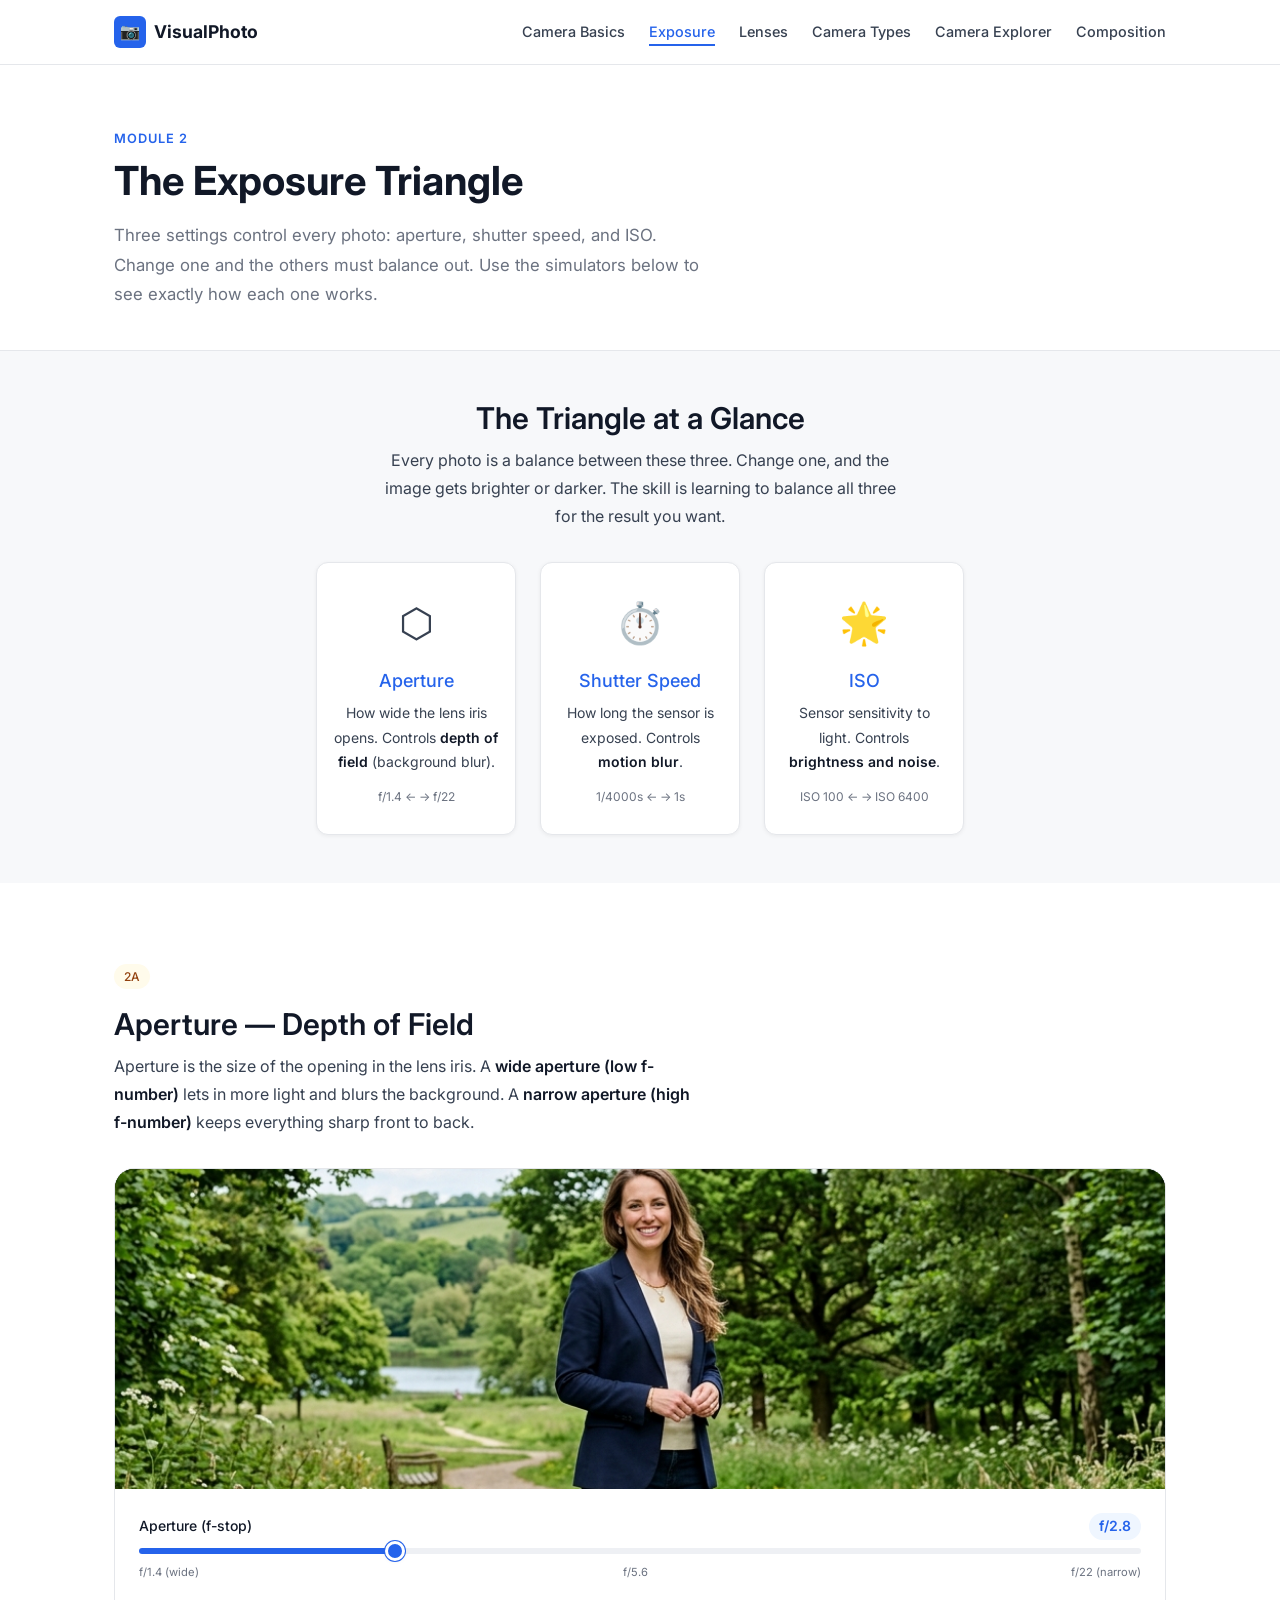
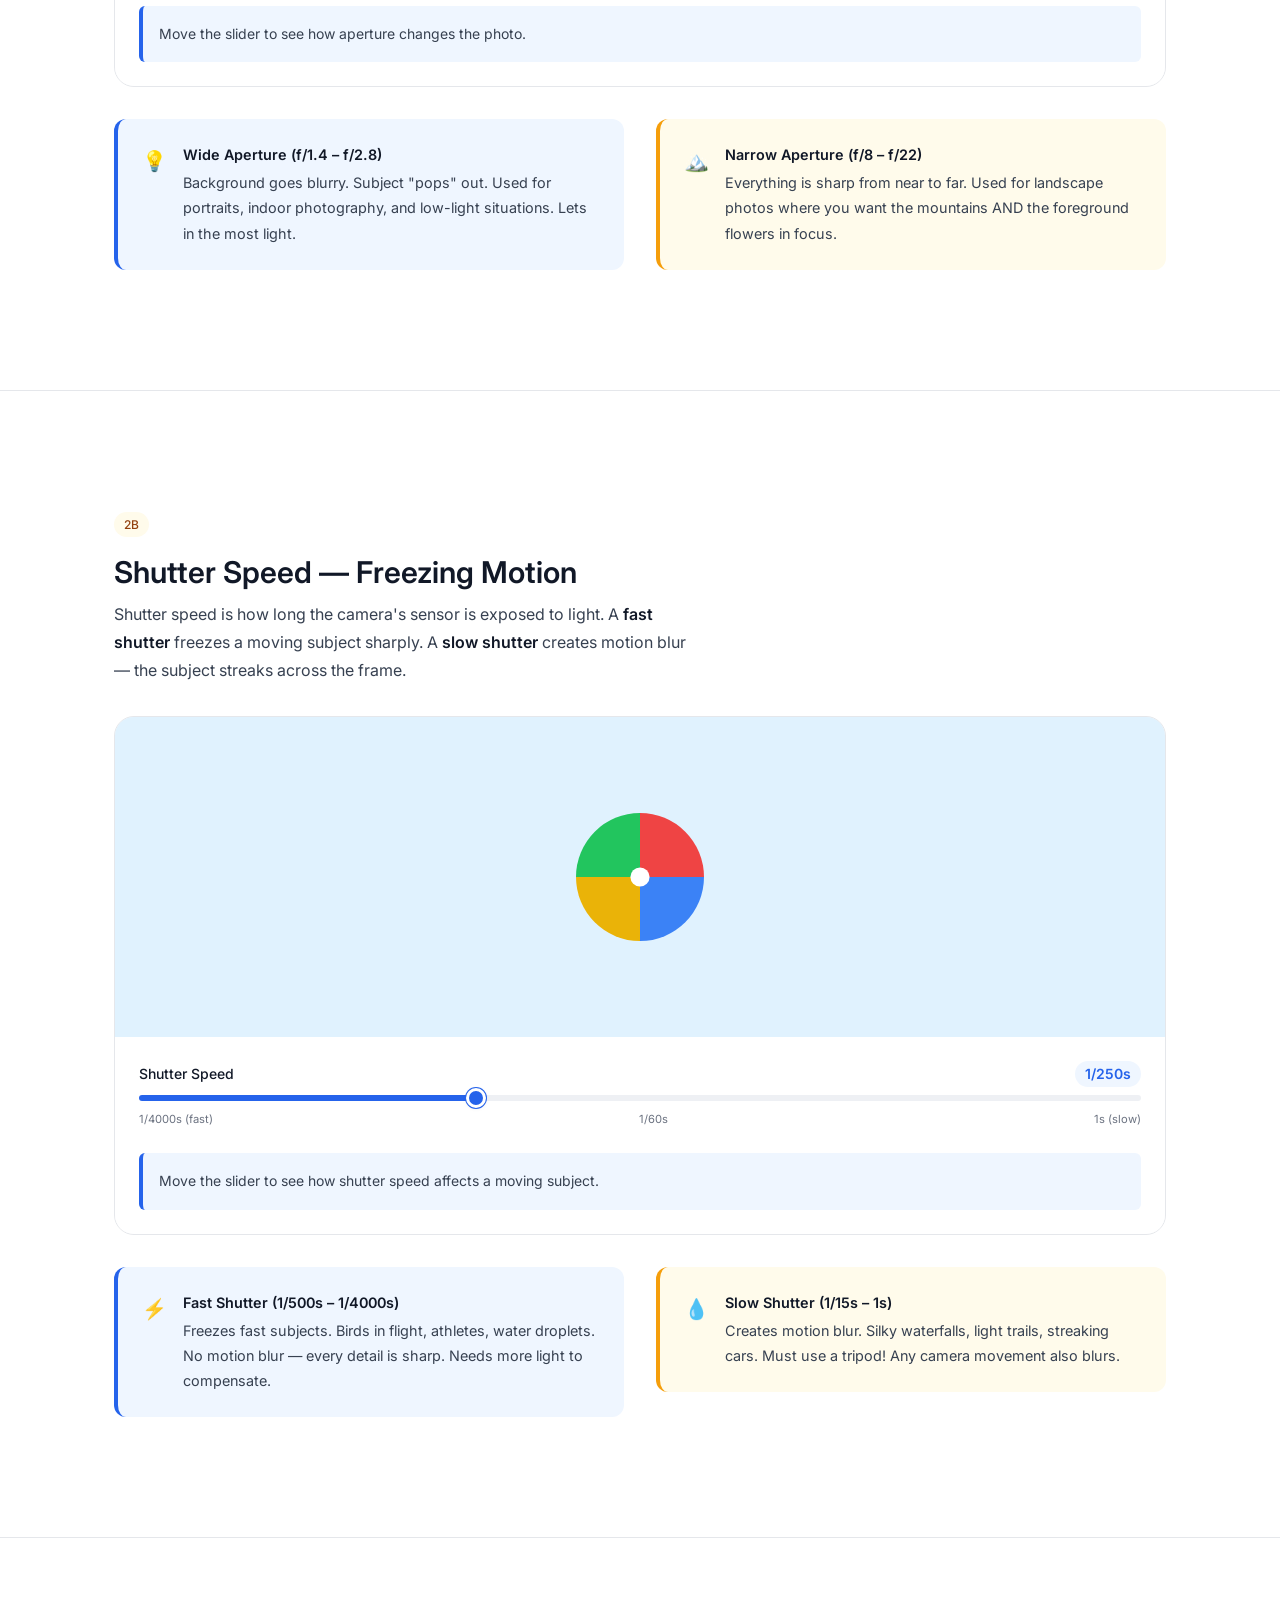
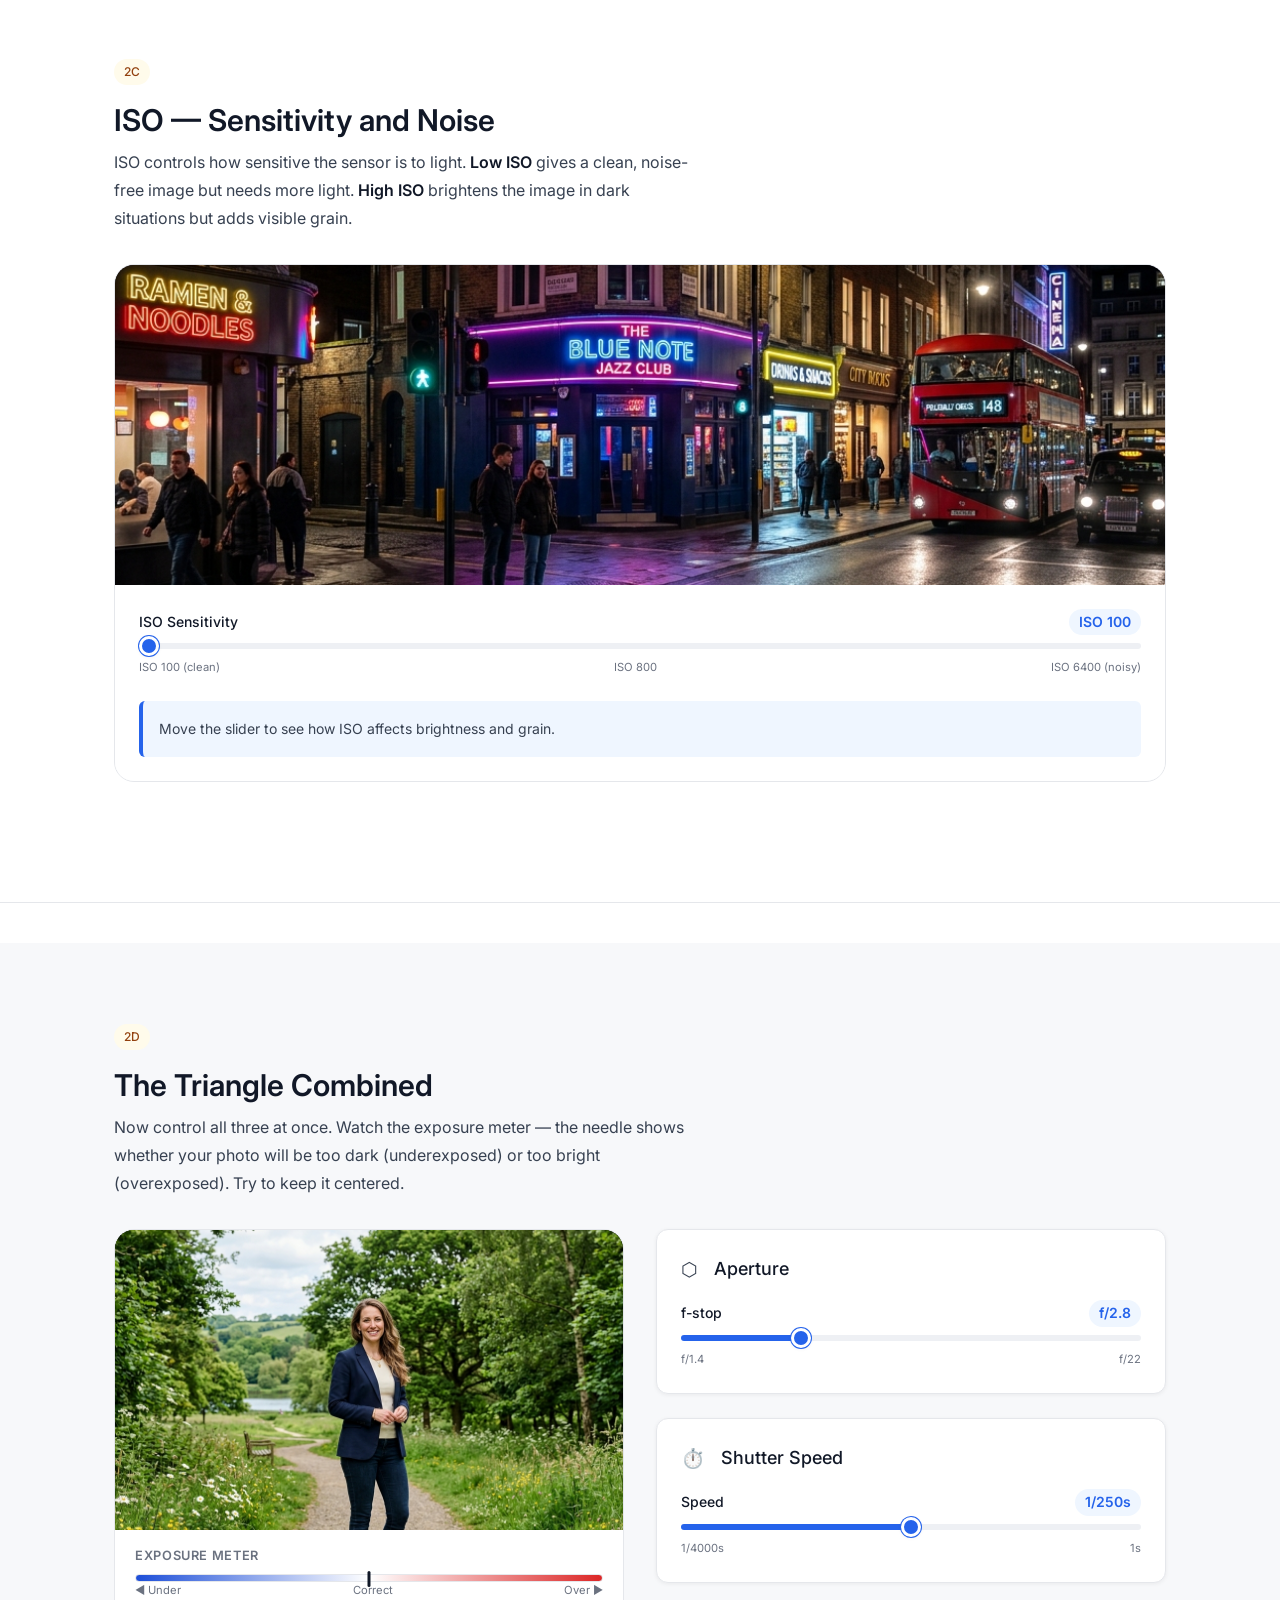
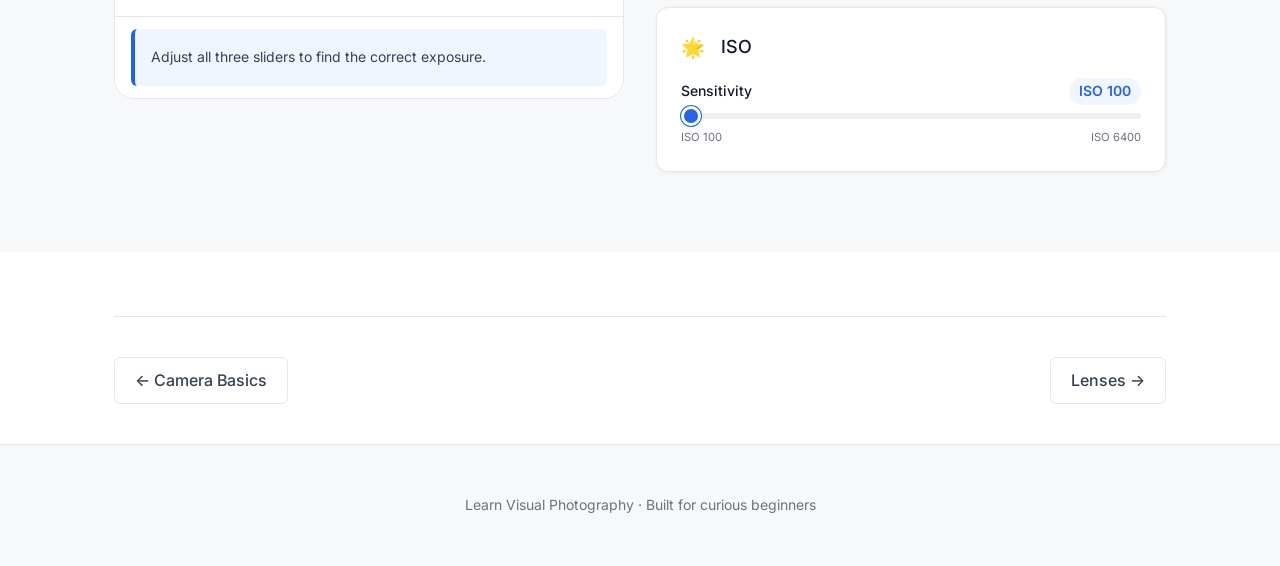
==== commit f747c1b4: "refactor: replace canvas simulators with bug-free CSS layers" ====
--- a/pages/module2.html
+++ b/pages/module2.html
@@ -98,8 +98,9 @@
       <div class="simulator reveal">
 
         <!-- Canvas area -->
-        <div class="simulator-canvas-area" style="height:320px;">
-          <canvas id="aperture-canvas" width="640" height="320" style="width:100%;height:100%;"></canvas>
+        <div class="simulator-canvas-area sim-container" style="height:320px;">
+          <div class="sim-layer sim-bg" style="background-image: url('../assets/images/sim_portrait.jpg');"></div>
+          <div class="sim-layer sim-bg-blur" id="aperture-blur-layer" style="background-image: url('../assets/images/sim_portrait.jpg');"></div>
         </div>
 
         <!-- Controls -->
@@ -172,8 +173,16 @@
       </div>
 
       <div class="simulator reveal">
-        <div class="simulator-canvas-area" style="height:320px;">
-          <canvas id="shutter-canvas" width="640" height="320" style="width:100%;height:100%;"></canvas>
+        <div class="simulator-canvas-area sim-container" style="height:320px; background-color: #e0f2fe;">
+          <div class="sim-pinwheel-container" id="shutter-pinwheel-container">
+            <svg viewBox="0 0 100 100" class="sim-pinwheel" id="shutter-pinwheel">
+              <path d="M50 50 L50 10 A40 40 0 0 1 90 50 Z" fill="#ef4444"/>
+              <path d="M50 50 L90 50 A40 40 0 0 1 50 90 Z" fill="#3b82f6"/>
+              <path d="M50 50 L50 90 A40 40 0 0 1 10 50 Z" fill="#eab308"/>
+              <path d="M50 50 L10 50 A40 40 0 0 1 50 10 Z" fill="#22c55e"/>
+              <circle cx="50" cy="50" r="6" fill="#ffffff" />
+            </svg>
+          </div>
         </div>
 
         <div class="simulator-controls">
@@ -241,8 +250,10 @@
       </div>
 
       <div class="simulator reveal">
-        <div class="simulator-canvas-area" style="height:320px;">
-          <canvas id="iso-canvas" width="640" height="320" style="width:100%;height:100%;"></canvas>
+        <div class="simulator-canvas-area sim-container" style="height:320px;">
+          <div class="sim-layer sim-bg" id="iso-image" style="background-image: url('../assets/images/sim_lowlight.jpg');"></div>
+          <div class="sim-layer sim-noise" id="iso-noise"></div>
+          <div class="sim-layer sim-brightness" id="iso-brightness" style="background-color: white; opacity: 0;"></div>
         </div>
 
         <div class="simulator-controls">
@@ -295,8 +306,11 @@
 
         <!-- Left: Combined simulator canvas -->
         <div class="simulator">
-          <div class="simulator-canvas-area" style="height:280px;">
-            <canvas id="exposure-canvas" width="480" height="280" style="width:100%;height:100%;"></canvas>
+          <div class="simulator-canvas-area sim-container" style="height:280px;">
+            <div class="sim-layer sim-bg" id="exp-image" style="background-image: url('../assets/images/sim_portrait.jpg');"></div>
+            <div class="sim-layer sim-bg-blur" id="exp-blur-layer" style="background-image: url('../assets/images/sim_portrait.jpg');"></div>
+            <div class="sim-layer sim-noise" id="exp-noise"></div>
+            <div class="sim-layer sim-brightness" id="exp-brightness" style="background-color: black; opacity: 0;"></div>
           </div>
 
           <!-- Exposure meter -->
@@ -409,7 +423,7 @@
 
   <!-- ===== SCRIPTS ===== -->
   <script src="../js/main.js"></script>
-  <script src="../js/simulators/scene-renderer.js"></script>
+  <script src="../js/simulators/exposure-simulator.js"></script>
   <script src="../js/simulators/exposure-simulator.js"></script>
   <script>
     // ---- Initialize all three simulators on page load ----
--- a/css/components.css
+++ b/css/components.css
@@ -230,6 +230,7 @@
   font-size: 0.875rem;
   font-weight: 500;
   color: var(--text-heading);
+  white-space: nowrap;
 }
 
 /* The live value readout */
@@ -240,6 +241,7 @@
   background-color: var(--blue-light);
   padding: 2px 10px;
   border-radius: var(--radius-full);
+  white-space: nowrap;
 }
 
 /* The actual <input type="range"> */
@@ -592,7 +594,8 @@
 /* The visual camera body shape */
 .camera-body {
   position: relative;
-  width: 380px;
+  max-width: 380px;
+  width: 100%;
   margin: 0 auto;
   user-select: none;
 }
@@ -942,3 +945,58 @@
   font-size: 0.875rem;
   color: var(--text-muted);
 }
+
+/* ================================================
+   NEW CSS SIMULATOR LAYERS
+   ================================================ */
+.sim-container {
+  position: relative;
+  width: 100%;
+  height: 100%;
+  overflow: hidden;
+  background-color: #1a1a2e;
+}
+
+.sim-layer {
+  position: absolute;
+  top: 0;
+  left: 0;
+  width: 100%;
+  height: 100%;
+  background-size: cover;
+  background-position: center;
+  transition: opacity 0.15s ease, filter 0.15s ease, background-color 0.15s ease;
+}
+
+.sim-bg-blur {
+  mask-image: radial-gradient(circle at center, transparent 15%, black 45%);
+  -webkit-mask-image: radial-gradient(circle at center, transparent 15%, black 45%);
+}
+
+.sim-noise {
+  background-image: url('data:image/svg+xml,%3Csvg viewBox="0 0 200 200" xmlns="http://www.w3.org/2000/svg"%3E%3Cfilter id="noiseFilter"%3E%3CfeTurbulence type="fractalNoise" baseFrequency="0.65" numOctaves="3" stitchTiles="stitch"/%3E%3C/filter%3E%3Crect width="100%25" height="100%25" filter="url(%23noiseFilter)"/%3E%3C/svg%3E');
+  mix-blend-mode: overlay;
+  opacity: 0;
+  pointer-events: none;
+}
+
+.sim-brightness {
+  pointer-events: none;
+}
+
+.sim-pinwheel-container {
+  position: absolute;
+  top: 50%;
+  left: 50%;
+  transform: translate(-50%, -50%);
+  width: 160px;
+  height: 160px;
+}
+
+.sim-pinwheel {
+  width: 100%;
+  height: 100%;
+  transform-origin: center;
+  /* Blur filter applied via JS based on speed */
+}
+
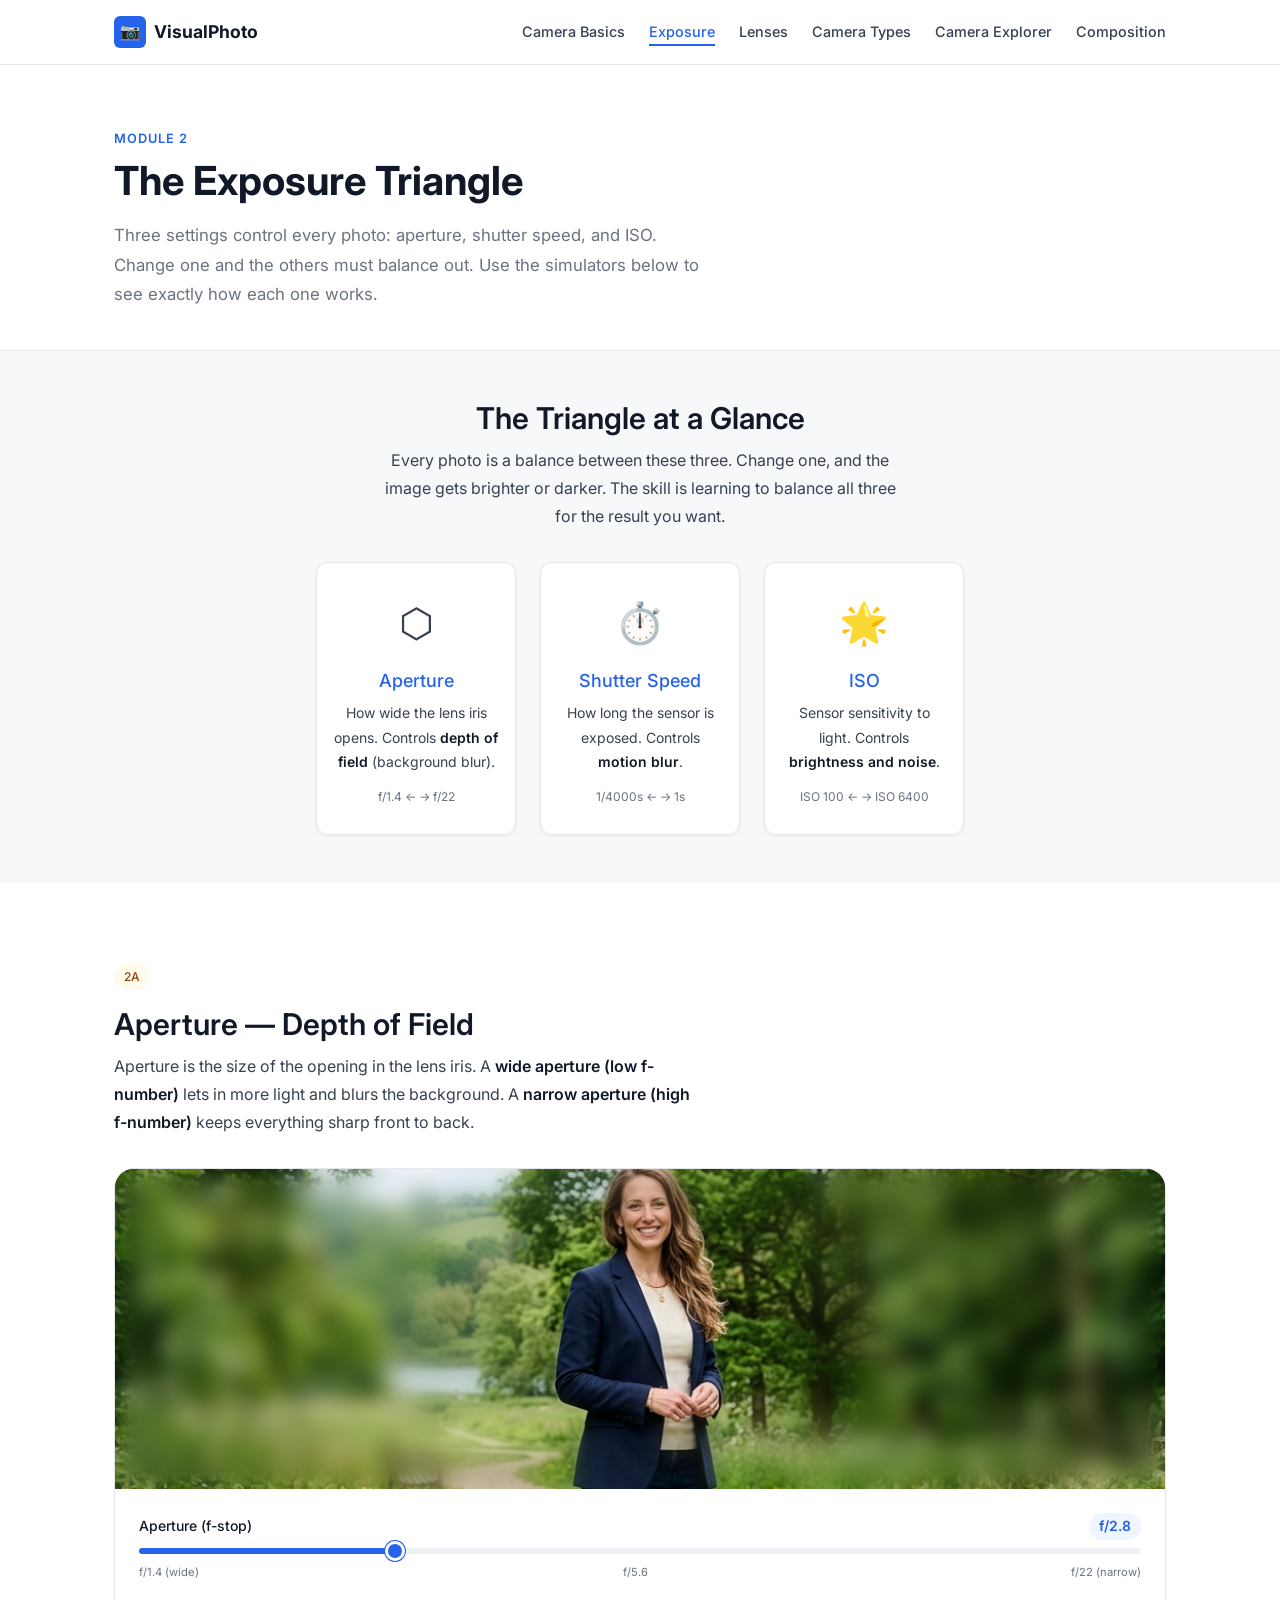
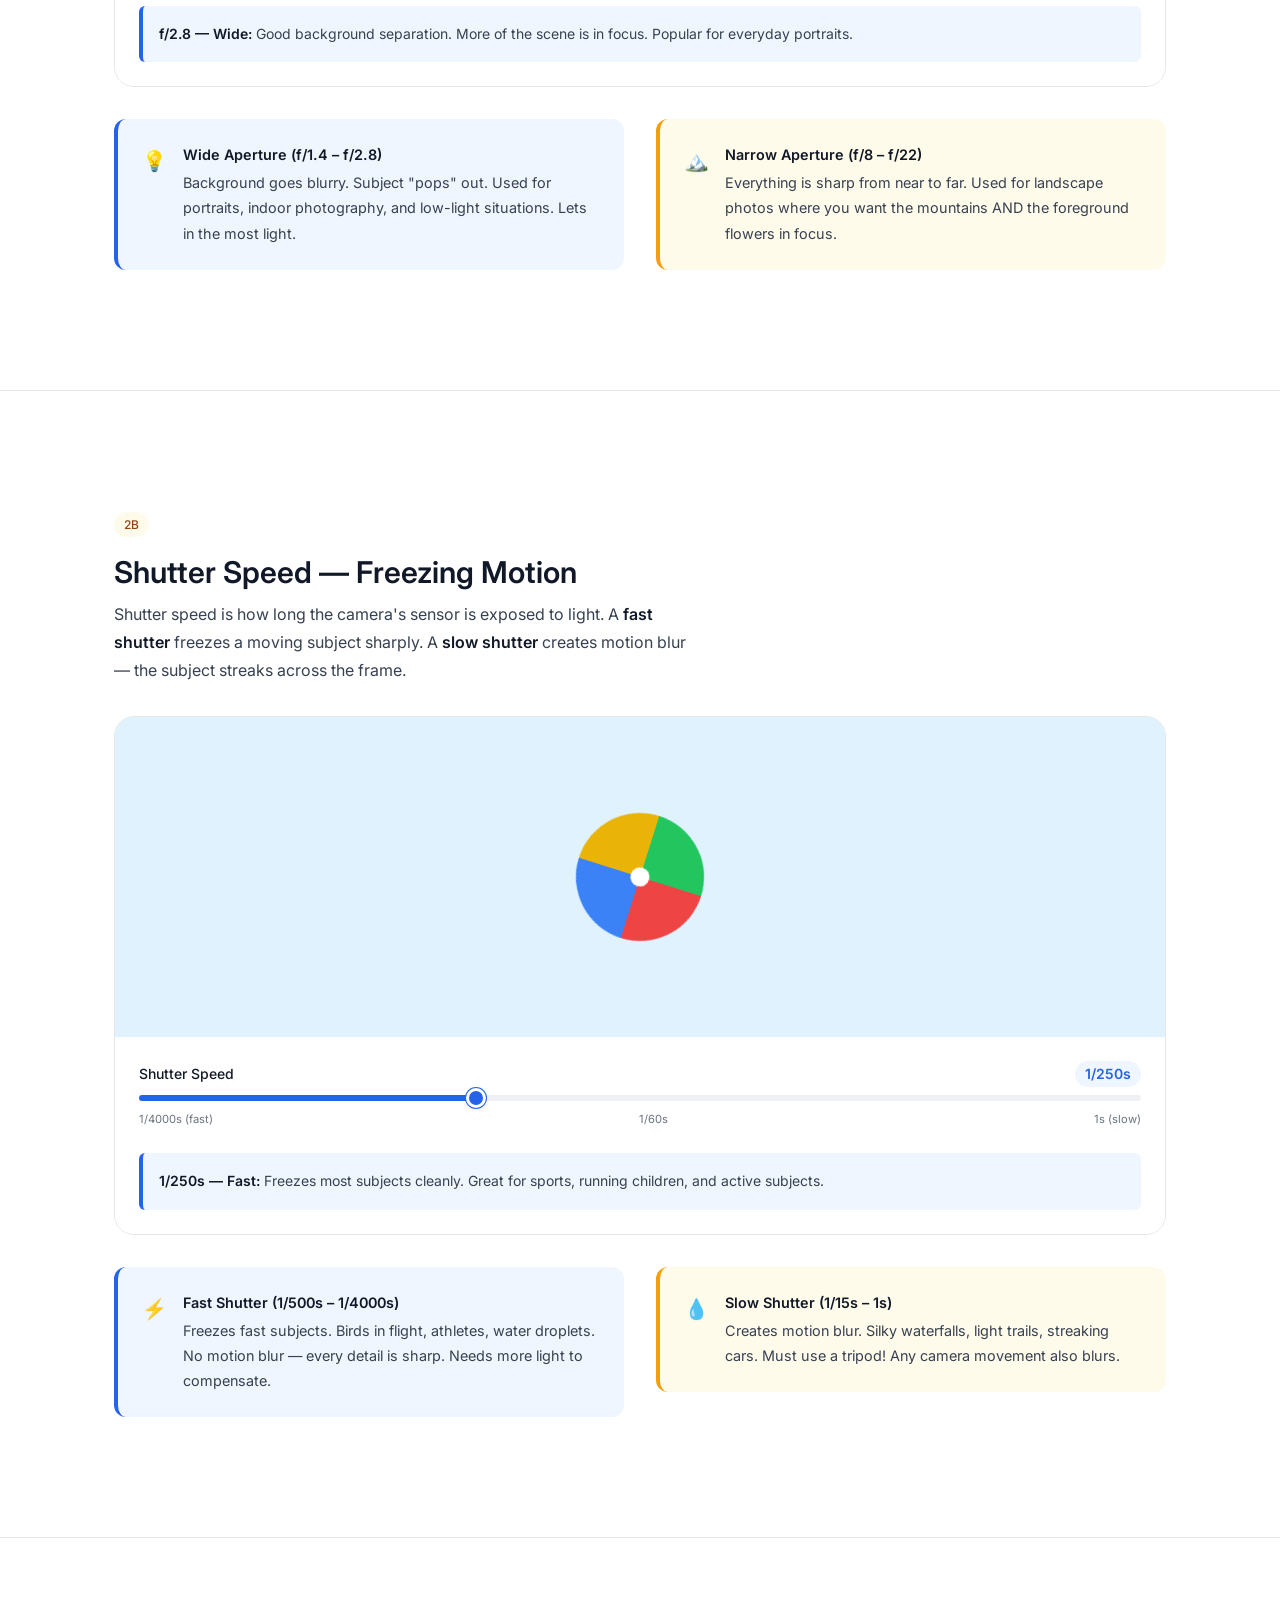
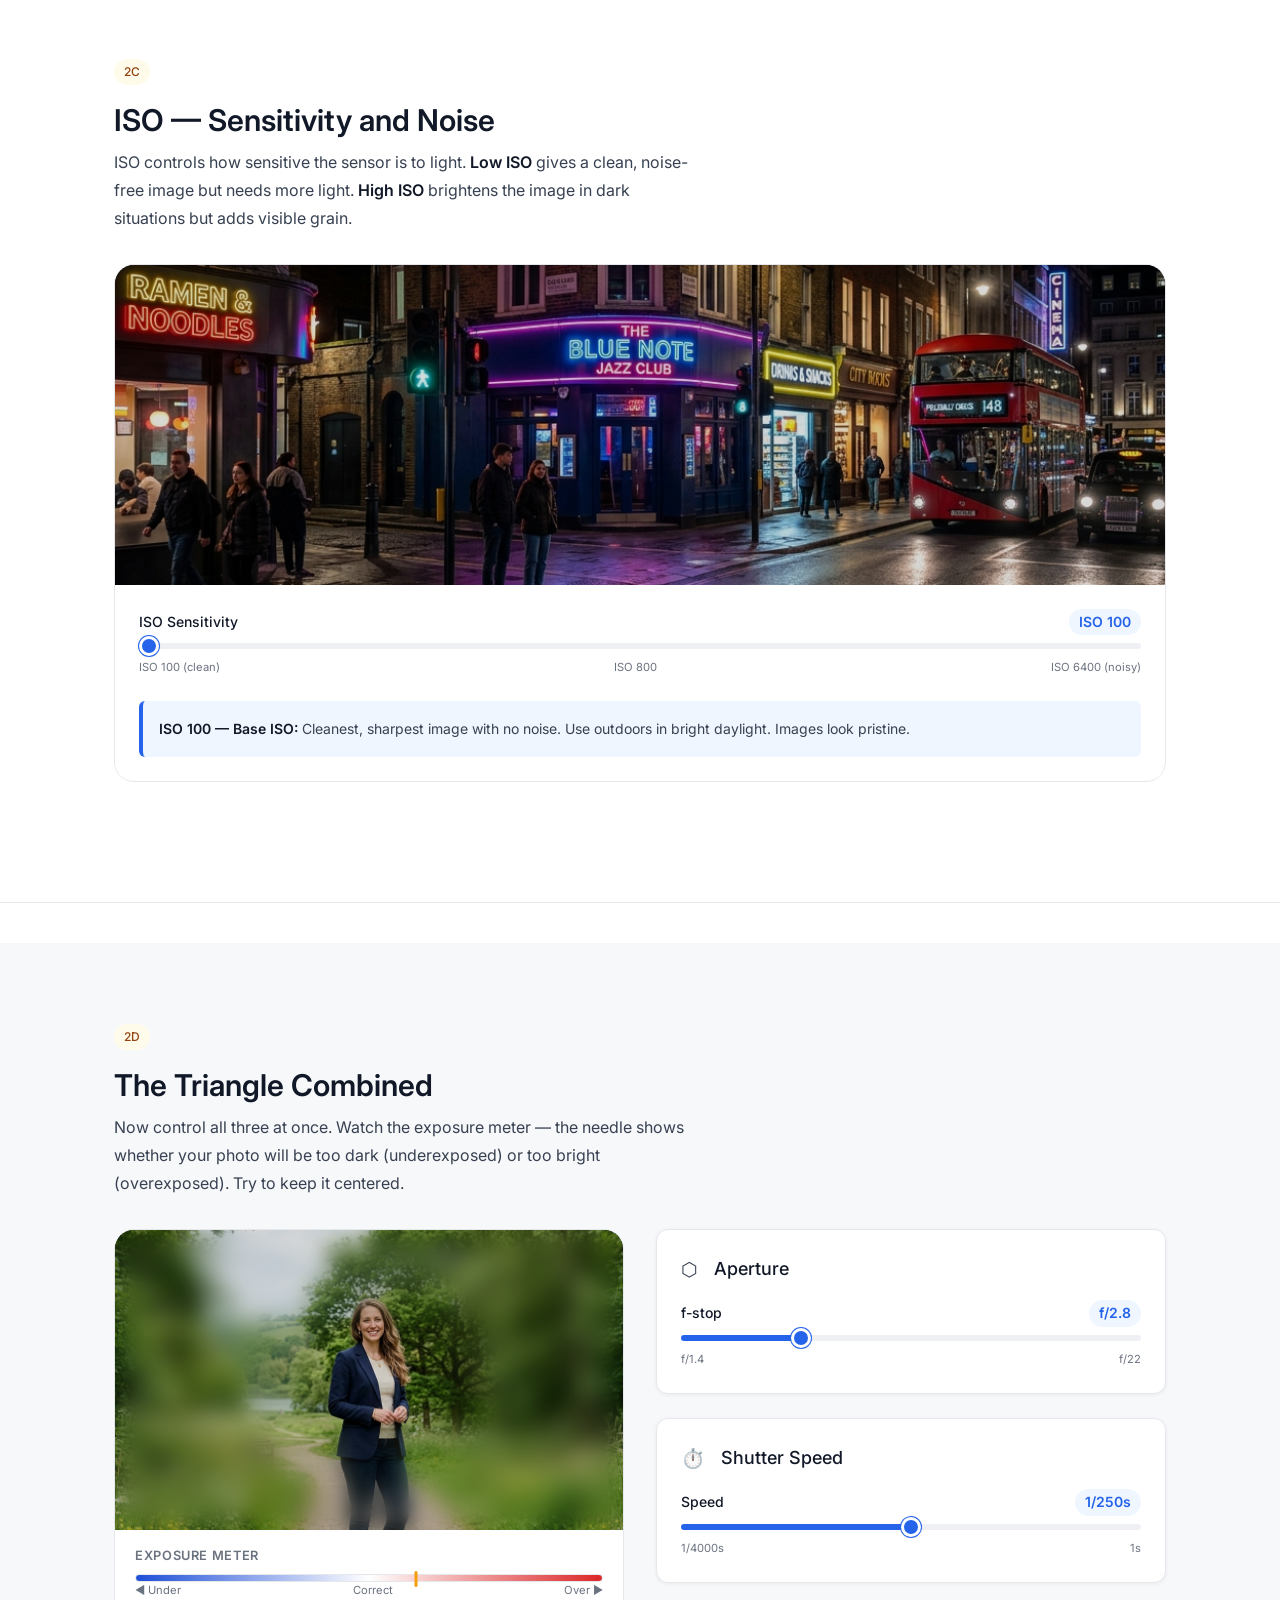
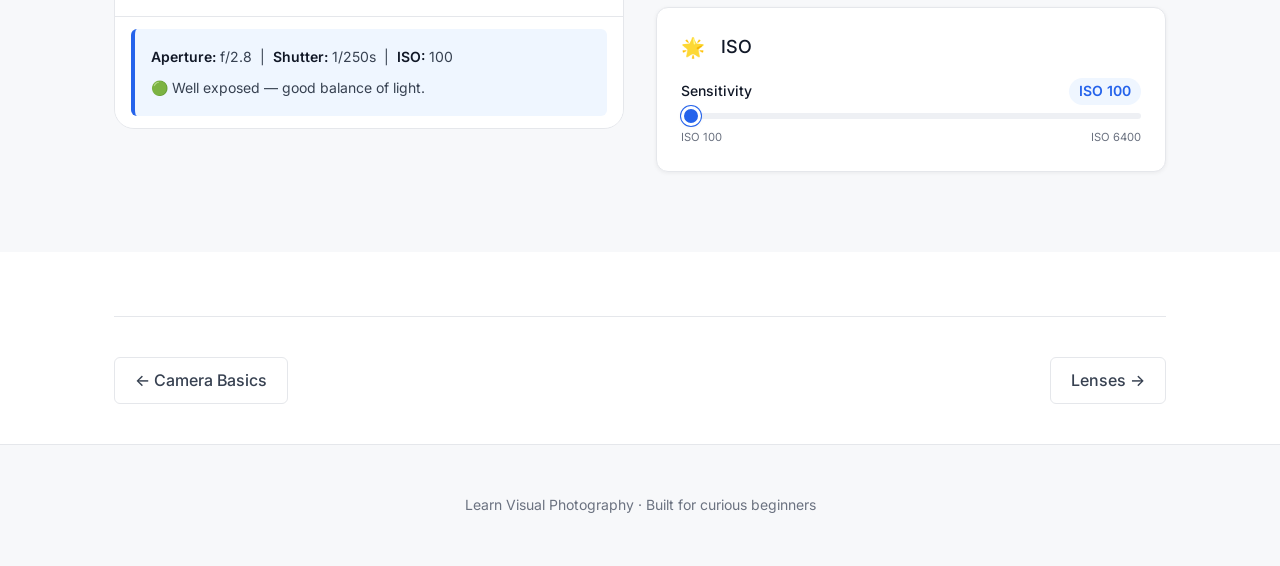
==== commit 01a92248: "fix: resolve duplicate script error and restore container IDs for simulators" ====
--- a/pages/module2.html
+++ b/pages/module2.html
@@ -98,7 +98,7 @@
       <div class="simulator reveal">
 
         <!-- Canvas area -->
-        <div class="simulator-canvas-area sim-container" style="height:320px;">
+        <div class="simulator-canvas-area sim-container" id="aperture-canvas" style="height:320px;">
           <div class="sim-layer sim-bg" style="background-image: url('../assets/images/sim_portrait.jpg');"></div>
           <div class="sim-layer sim-bg-blur" id="aperture-blur-layer" style="background-image: url('../assets/images/sim_portrait.jpg');"></div>
         </div>
@@ -173,7 +173,7 @@
       </div>
 
       <div class="simulator reveal">
-        <div class="simulator-canvas-area sim-container" style="height:320px; background-color: #e0f2fe;">
+        <div class="simulator-canvas-area sim-container" id="shutter-canvas" style="height:320px; background-color: #e0f2fe;">
           <div class="sim-pinwheel-container" id="shutter-pinwheel-container">
             <svg viewBox="0 0 100 100" class="sim-pinwheel" id="shutter-pinwheel">
               <path d="M50 50 L50 10 A40 40 0 0 1 90 50 Z" fill="#ef4444"/>
@@ -250,7 +250,7 @@
       </div>
 
       <div class="simulator reveal">
-        <div class="simulator-canvas-area sim-container" style="height:320px;">
+        <div class="simulator-canvas-area sim-container" id="iso-canvas" style="height:320px;">
           <div class="sim-layer sim-bg" id="iso-image" style="background-image: url('../assets/images/sim_lowlight.jpg');"></div>
           <div class="sim-layer sim-noise" id="iso-noise"></div>
           <div class="sim-layer sim-brightness" id="iso-brightness" style="background-color: white; opacity: 0;"></div>
@@ -306,7 +306,7 @@
 
         <!-- Left: Combined simulator canvas -->
         <div class="simulator">
-          <div class="simulator-canvas-area sim-container" style="height:280px;">
+          <div class="simulator-canvas-area sim-container" id="exposure-canvas" style="height:280px;">
             <div class="sim-layer sim-bg" id="exp-image" style="background-image: url('../assets/images/sim_portrait.jpg');"></div>
             <div class="sim-layer sim-bg-blur" id="exp-blur-layer" style="background-image: url('../assets/images/sim_portrait.jpg');"></div>
             <div class="sim-layer sim-noise" id="exp-noise"></div>
@@ -424,7 +424,6 @@
   <!-- ===== SCRIPTS ===== -->
   <script src="../js/main.js"></script>
   <script src="../js/simulators/exposure-simulator.js"></script>
-  <script src="../js/simulators/exposure-simulator.js"></script>
   <script>
     // ---- Initialize all three simulators on page load ----
     let apertureSimulator, shutterSimulator, isoSimulator, exposureSimulator;
